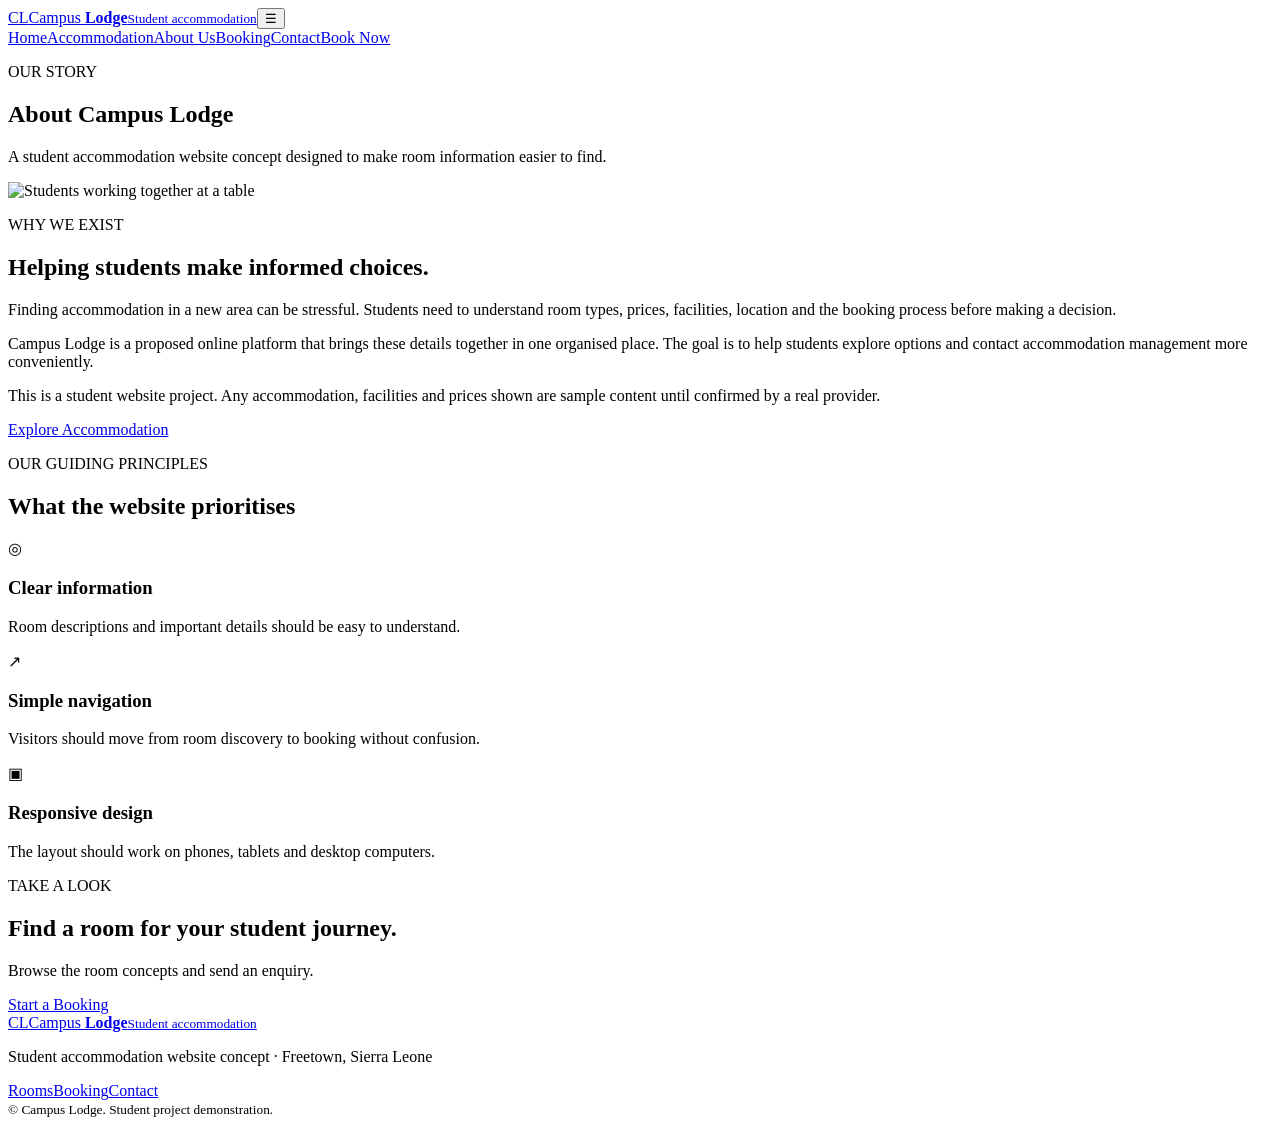
==== about.html @ b3210ec0 "Add files via upload" ====
<!doctype html>
<html lang="en">
<head><meta charset="utf-8"><meta name="viewport" content="width=device-width, initial-scale=1"><meta name="description" content="Learn about the Campus Lodge student accommodation concept."><title>About Us | Campus Lodge</title><link rel="stylesheet" href="css/style.css"><script src="js/main.js" defer></script></head>
<body>
<header class="site-header"><a class="brand" href="index.html"><span class="brand-mark">CL</span><span>Campus <strong>Lodge</strong><small>Student accommodation</small></span></a><button class="menu-toggle" aria-label="Open navigation" aria-expanded="false">☰</button><nav class="main-nav" aria-label="Main navigation"><a href="index.html">Home</a><a href="accommodation.html">Accommodation</a><a class="active" href="about.html">About Us</a><a href="booking.html">Booking</a><a href="contact.html">Contact</a><a class="nav-cta" href="booking.html">Book Now</a></nav></header>
<main>
<section class="page-hero"><p class="eyebrow">OUR STORY</p><h1>About Campus Lodge</h1><p>A student accommodation website concept designed to make room information easier to find.</p></section>
<section class="section about-layout"><div class="about-image"><img src="https://images.unsplash.com/photo-1521737711867-e3b97375f902?auto=format&fit=crop&w=1000&q=85" alt="Students working together at a table"></div><div class="about-copy"><p class="eyebrow">WHY WE EXIST</p><h2>Helping students make informed choices.</h2><p>Finding accommodation in a new area can be stressful. Students need to understand room types, prices, facilities, location and the booking process before making a decision.</p><p>Campus Lodge is a proposed online platform that brings these details together in one organised place. The goal is to help students explore options and contact accommodation management more conveniently.</p><p>This is a student website project. Any accommodation, facilities and prices shown are sample content until confirmed by a real provider.</p><a class="button button-primary" href="accommodation.html">Explore Accommodation</a></div></section>
<section class="section soft-section"><div class="section-heading centered"><div><p class="eyebrow">OUR GUIDING PRINCIPLES</p><h2>What the website prioritises</h2></div></div><div class="value-grid"><article class="value-card"><span class="value-icon">◎</span><h3>Clear information</h3><p>Room descriptions and important details should be easy to understand.</p></article><article class="value-card"><span class="value-icon">↗</span><h3>Simple navigation</h3><p>Visitors should move from room discovery to booking without confusion.</p></article><article class="value-card"><span class="value-icon">▣</span><h3>Responsive design</h3><p>The layout should work on phones, tablets and desktop computers.</p></article></div></section>
<section class="bottom-cta"><div><p class="eyebrow">TAKE A LOOK</p><h2>Find a room for your student journey.</h2><p>Browse the room concepts and send an enquiry.</p></div><a class="button button-primary" href="booking.html">Start a Booking</a></section>
</main>
<footer class="site-footer"><a class="brand footer-brand" href="index.html"><span class="brand-mark">CL</span><span>Campus <strong>Lodge</strong><small>Student accommodation</small></span></a><p>Student accommodation website concept · Freetown, Sierra Leone</p><div class="footer-links"><a href="accommodation.html">Rooms</a><a href="booking.html">Booking</a><a href="contact.html">Contact</a></div><small>© <span data-year></span> Campus Lodge. Student project demonstration.</small></footer>
</body></html>
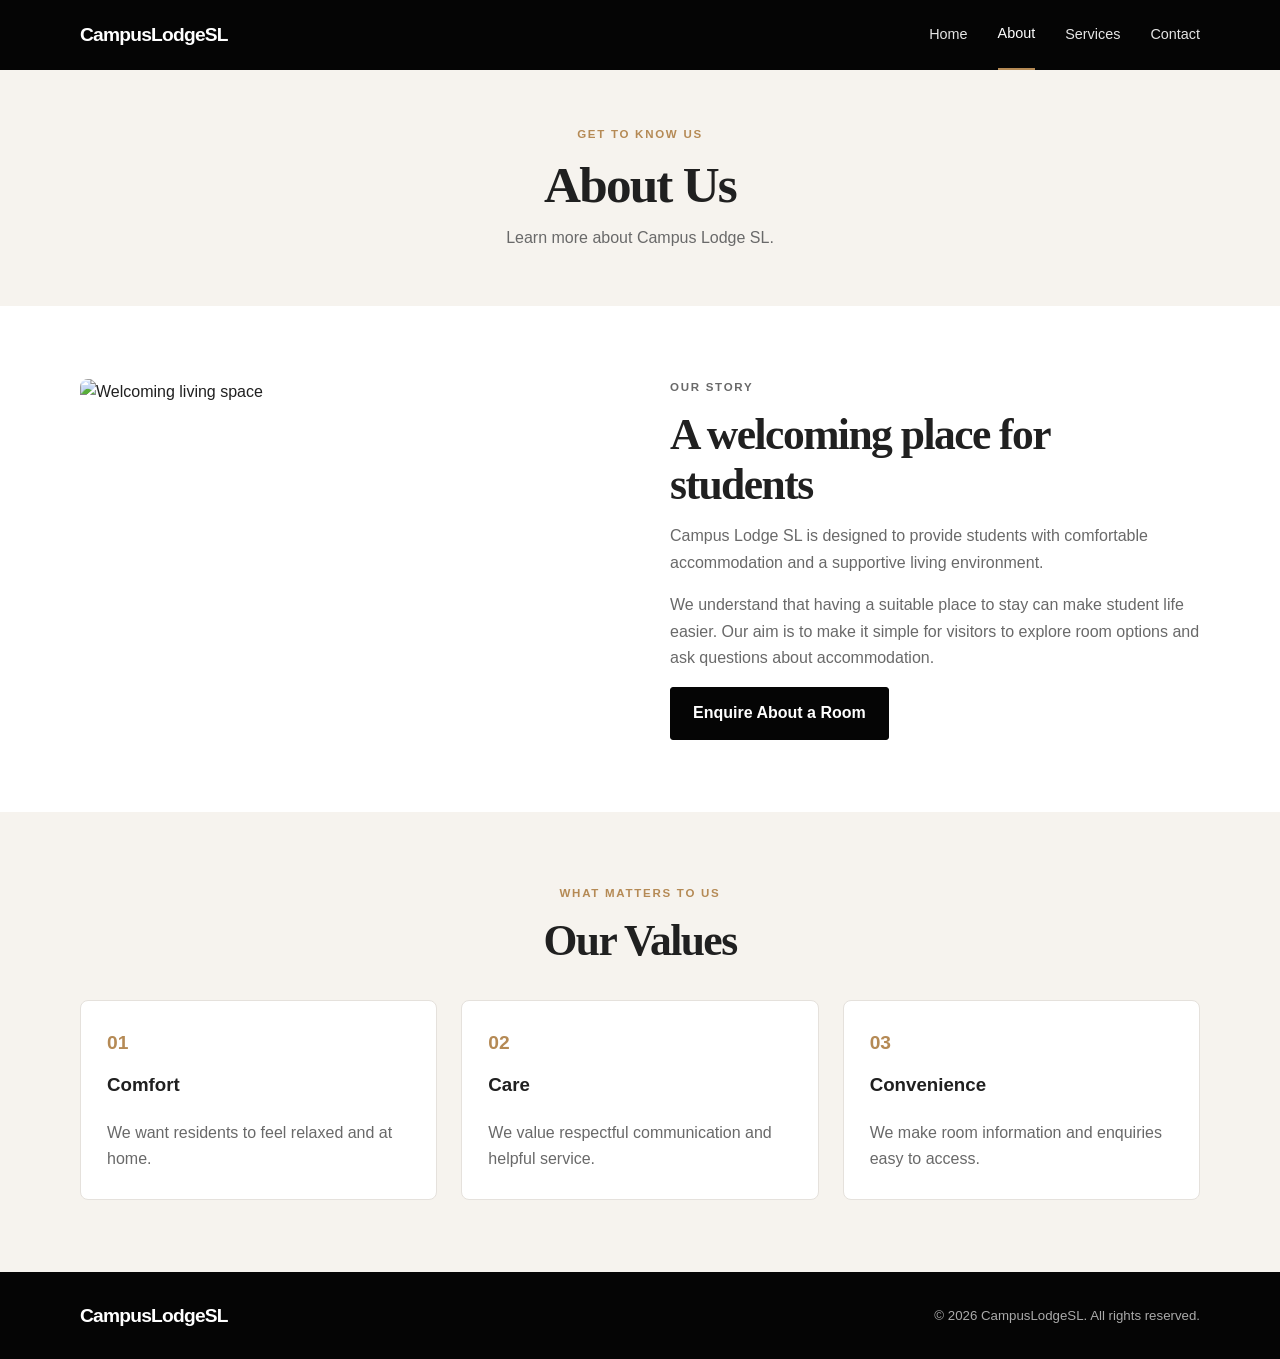
==== commit 6af17c9a: "Add files via upload" ====
--- a/about.html
+++ b/about.html
@@ -1,13 +1,30 @@
-<!doctype html>
+<!DOCTYPE html>
 <html lang="en">
-<head><meta charset="utf-8"><meta name="viewport" content="width=device-width, initial-scale=1"><meta name="description" content="Learn about the Campus Lodge student accommodation concept."><title>About Us | Campus Lodge</title><link rel="stylesheet" href="css/style.css"><script src="js/main.js" defer></script></head>
+<head>
+    <meta charset="UTF-8">
+    <meta name="viewport" content="width=device-width, initial-scale=1.0">
+    <title>About Us | Campus Lodge SL</title>
+    <link rel="stylesheet" href="style.css">
+</head>
 <body>
-<header class="site-header"><a class="brand" href="index.html"><span class="brand-mark">CL</span><span>Campus <strong>Lodge</strong><small>Student accommodation</small></span></a><button class="menu-toggle" aria-label="Open navigation" aria-expanded="false">☰</button><nav class="main-nav" aria-label="Main navigation"><a href="index.html">Home</a><a href="accommodation.html">Accommodation</a><a class="active" href="about.html">About Us</a><a href="booking.html">Booking</a><a href="contact.html">Contact</a><a class="nav-cta" href="booking.html">Book Now</a></nav></header>
-<main>
-<section class="page-hero"><p class="eyebrow">OUR STORY</p><h1>About Campus Lodge</h1><p>A student accommodation website concept designed to make room information easier to find.</p></section>
-<section class="section about-layout"><div class="about-image"><img src="https://images.unsplash.com/photo-1521737711867-e3b97375f902?auto=format&fit=crop&w=1000&q=85" alt="Students working together at a table"></div><div class="about-copy"><p class="eyebrow">WHY WE EXIST</p><h2>Helping students make informed choices.</h2><p>Finding accommodation in a new area can be stressful. Students need to understand room types, prices, facilities, location and the booking process before making a decision.</p><p>Campus Lodge is a proposed online platform that brings these details together in one organised place. The goal is to help students explore options and contact accommodation management more conveniently.</p><p>This is a student website project. Any accommodation, facilities and prices shown are sample content until confirmed by a real provider.</p><a class="button button-primary" href="accommodation.html">Explore Accommodation</a></div></section>
-<section class="section soft-section"><div class="section-heading centered"><div><p class="eyebrow">OUR GUIDING PRINCIPLES</p><h2>What the website prioritises</h2></div></div><div class="value-grid"><article class="value-card"><span class="value-icon">◎</span><h3>Clear information</h3><p>Room descriptions and important details should be easy to understand.</p></article><article class="value-card"><span class="value-icon">↗</span><h3>Simple navigation</h3><p>Visitors should move from room discovery to booking without confusion.</p></article><article class="value-card"><span class="value-icon">▣</span><h3>Responsive design</h3><p>The layout should work on phones, tablets and desktop computers.</p></article></div></section>
-<section class="bottom-cta"><div><p class="eyebrow">TAKE A LOOK</p><h2>Find a room for your student journey.</h2><p>Browse the room concepts and send an enquiry.</p></div><a class="button button-primary" href="booking.html">Start a Booking</a></section>
-</main>
-<footer class="site-footer"><a class="brand footer-brand" href="index.html"><span class="brand-mark">CL</span><span>Campus <strong>Lodge</strong><small>Student accommodation</small></span></a><p>Student accommodation website concept · Freetown, Sierra Leone</p><div class="footer-links"><a href="accommodation.html">Rooms</a><a href="booking.html">Booking</a><a href="contact.html">Contact</a></div><small>© <span data-year></span> Campus Lodge. Student project demonstration.</small></footer>
-</body></html>+    <header class="site-header">
+        <a class="logo" href="index.html">CampusLodgeSL</a>
+        <button class="menu-button" aria-label="Toggle navigation" aria-expanded="false">☰</button>
+        <nav class="navigation"><a href="index.html">Home</a><a class="active" href="about.html">About</a><a href="accommodation.html">Services</a><a href="contact.html">Contact</a></nav>
+    </header>
+    <main>
+        <section class="page-banner"><p class="eyebrow">GET TO KNOW US</p><h1>About Us</h1><p>Learn more about Campus Lodge SL.</p></section>
+        <section class="section page-width two-column">
+            <img class="about-image" src="https://images.unsplash.com/photo-1600210492486-724fe5c67fb0?auto=format&fit=crop&w=1200&q=85" alt="Welcoming living space">
+            <div><p class="eyebrow">OUR STORY</p><h2>A welcoming place for students</h2><p>Campus Lodge SL is designed to provide students with comfortable accommodation and a supportive living environment.</p><p>We understand that having a suitable place to stay can make student life easier. Our aim is to make it simple for visitors to explore room options and ask questions about accommodation.</p><a class="button" href="booking.html">Enquire About a Room</a></div>
+        </section>
+        <section class="section light-section"><div class="page-width"><div class="section-title"><p class="eyebrow">WHAT MATTERS TO US</p><h2>Our Values</h2></div><div class="room-grid">
+            <article class="value-card"><span>01</span><h3>Comfort</h3><p>We want residents to feel relaxed and at home.</p></article>
+            <article class="value-card"><span>02</span><h3>Care</h3><p>We value respectful communication and helpful service.</p></article>
+            <article class="value-card"><span>03</span><h3>Convenience</h3><p>We make room information and enquiries easy to access.</p></article>
+        </div></div></section>
+    </main>
+    <footer class="site-footer"><div class="page-width footer-content"><a class="logo" href="index.html">CampusLodgeSL</a><p>© 2026 CampusLodgeSL. All rights reserved.</p></div></footer>
+    <script src="main.js"></script>
+</body>
+</html>
--- a/style.css
+++ b/style.css
@@ -0,0 +1,96 @@
+/* CampusLodgeSL styles. The CSS is kept in this separate file for easy reading. */
+:root {
+    --black: #050505;
+    --text: #202020;
+    --muted: #696969;
+    --line: #e5e1dc;
+    --cream: #f6f3ee;
+    --gold: #b58a55;
+    --white: #ffffff;
+}
+
+* { box-sizing: border-box; }
+html { scroll-behavior: smooth; }
+body { margin: 0; color: var(--text); background: var(--white); font-family: Arial, Helvetica, sans-serif; line-height: 1.65; }
+a { color: inherit; text-decoration: none; }
+.page-width { width: min(1120px, calc(100% - 40px)); margin: 0 auto; }
+
+.site-header { min-height: 70px; padding: 0 max(20px, calc((100% - 1120px) / 2)); display: flex; justify-content: space-between; align-items: center; gap: 24px; background: var(--black); color: var(--white); position: sticky; top: 0; z-index: 10; }
+.logo { color: var(--white); font-size: 1.2rem; font-weight: 700; letter-spacing: -0.04em; }
+.navigation { display: flex; align-items: center; gap: 30px; }
+.navigation a { color: #e5e5e5; font-size: 0.9rem; padding: 22px 0; }
+.navigation a:hover, .navigation a.active { color: var(--white); border-bottom: 2px solid var(--gold); }
+.menu-button { display: none; border: 0; color: var(--white); background: transparent; font-size: 1.6rem; cursor: pointer; }
+
+.eyebrow { color: var(--gold); font-size: 0.72rem; font-weight: 700; letter-spacing: 0.15em; margin: 0 0 12px; }
+h1, h2, h3, p { margin-top: 0; }
+.hero { display: grid; grid-template-columns: 1fr 1fr; align-items: center; gap: 50px; padding-top: 70px; padding-bottom: 78px; }
+.hero h1, .page-banner h1, .section h2, .two-column h2, .call-to-action h2, .form-layout h2, .contact-layout h2 { font-family: Georgia, "Times New Roman", serif; letter-spacing: -0.035em; line-height: 1.15; }
+.hero h1 { font-size: clamp(2.8rem, 5vw, 4.5rem); margin-bottom: 20px; }
+.hero-text > p:not(.eyebrow) { color: var(--muted); max-width: 470px; margin-bottom: 25px; }
+.hero-image { width: 100%; height: 370px; object-fit: cover; border-radius: 10px; }
+.button { display: inline-block; padding: 12px 22px; border: 1px solid var(--black); border-radius: 3px; background: var(--black); color: var(--white); font: inherit; font-weight: 700; cursor: pointer; text-align: center; }
+.button:hover { background: #333333; }
+
+.section { padding-top: 72px; padding-bottom: 72px; }
+.section-title { max-width: 650px; text-align: center; margin: 0 auto 35px; }
+.section-title h2, .two-column h2, .call-to-action h2, .form-layout h2, .contact-layout h2 { font-size: clamp(2rem, 3.4vw, 2.8rem); margin-bottom: 14px; }
+.section-title > p:last-child, .two-column p, .call-to-action p, .form-layout p, .contact-layout p { color: var(--muted); }
+.room-grid { display: grid; grid-template-columns: repeat(3, minmax(0, 1fr)); gap: 24px; }
+.room-card { border: 1px solid var(--line); border-radius: 8px; overflow: hidden; background: var(--white); }
+.room-card img { display: block; width: 100%; height: 210px; object-fit: cover; }
+.room-content { padding: 22px; }
+.room-content h3 { margin-bottom: 8px; }
+.room-content p, .room-content li { color: var(--muted); font-size: 0.93rem; }
+.room-content ul { padding-left: 20px; margin-bottom: 22px; }
+.text-link { font-weight: 700; border-bottom: 1px solid var(--gold); padding-bottom: 3px; }
+
+.light-section { background: var(--cream); }
+.two-column { display: grid; grid-template-columns: 1fr 1fr; align-items: center; gap: 60px; }
+.benefit-list > div { display: flex; gap: 18px; padding: 18px 0; border-bottom: 1px solid #ded8cf; }
+.benefit-list span { color: var(--gold); font-size: 1.2rem; font-weight: 700; }
+.benefit-list h3 { margin-bottom: 5px; }
+.benefit-list p { margin-bottom: 0; }
+.call-to-action { display: flex; justify-content: space-between; align-items: center; gap: 28px; }
+.call-to-action p { margin-bottom: 0; }
+
+.site-footer { background: var(--black); color: #d9d9d9; padding: 28px 0; }
+.footer-content { display: flex; align-items: center; justify-content: space-between; gap: 18px; flex-wrap: wrap; }
+.footer-content p { color: #aaaaaa; font-size: 0.83rem; margin: 0; }
+.page-banner { text-align: center; background: var(--cream); padding: 55px 20px; }
+.page-banner h1 { font-size: clamp(2.5rem, 4vw, 3.6rem); margin-bottom: 10px; }
+.page-banner p:last-child { color: var(--muted); margin-bottom: 0; }
+.about-image, .form-image { width: 100%; display: block; object-fit: cover; border-radius: 8px; }
+.about-image { min-height: 360px; }
+.value-card { padding: 26px; border: 1px solid var(--line); border-radius: 8px; background: var(--white); }
+.value-card span { display: inline-block; color: var(--gold); font-size: 1.2rem; font-weight: 700; margin-bottom: 12px; }
+.value-card p { color: var(--muted); margin-bottom: 0; }
+
+.form-layout, .contact-layout { display: grid; grid-template-columns: 0.9fr 1.1fr; align-items: start; gap: 55px; }
+.form-image { margin-top: 22px; max-height: 290px; }
+.form-card { padding: 28px; border: 1px solid var(--line); border-radius: 8px; box-shadow: 0 8px 25px rgba(0, 0, 0, 0.05); }
+.form-card label { display: block; font-weight: 700; font-size: 0.9rem; margin-bottom: 6px; }
+.form-card input, .form-card select, .form-card textarea { width: 100%; margin-bottom: 17px; padding: 12px; border: 1px solid #d7d3ce; border-radius: 3px; background: var(--white); color: var(--text); font: inherit; }
+.form-card input:focus, .form-card select:focus, .form-card textarea:focus { outline: 2px solid #d7bd9a; outline-offset: 1px; }
+.full-button { width: 100%; }
+.form-message { margin: 14px 0 0; color: #326b40 !important; font-size: 0.9rem; }
+.contact-item { display: flex; align-items: center; gap: 16px; margin-top: 22px; }
+.contact-item > span { display: inline-flex; justify-content: center; align-items: center; width: 42px; height: 42px; border-radius: 50%; background: #eee4d7; color: #8b663e; font-weight: 700; }
+.contact-item h3 { margin-bottom: 3px; }
+.contact-item p { margin-bottom: 0; }
+
+@media (max-width: 760px) {
+    .site-header { min-height: 64px; }
+    .menu-button { display: block; }
+    .navigation { display: none; position: absolute; top: 64px; left: 0; right: 0; padding: 12px 22px 20px; flex-direction: column; align-items: flex-start; gap: 0; background: var(--black); }
+    .navigation.open { display: flex; }
+    .navigation a { padding: 10px 0; }
+    .hero { grid-template-columns: 1fr; gap: 25px; padding-top: 40px; padding-bottom: 50px; }
+    .hero-image { height: 260px; }
+    .room-grid, .two-column, .form-layout, .contact-layout { grid-template-columns: 1fr; }
+    .section { padding-top: 52px; padding-bottom: 52px; }
+    .call-to-action { align-items: flex-start; flex-direction: column; }
+    .footer-content { align-items: flex-start; flex-direction: column; }
+    .form-card { padding: 22px; }
+    .about-image { min-height: 260px; }
+}
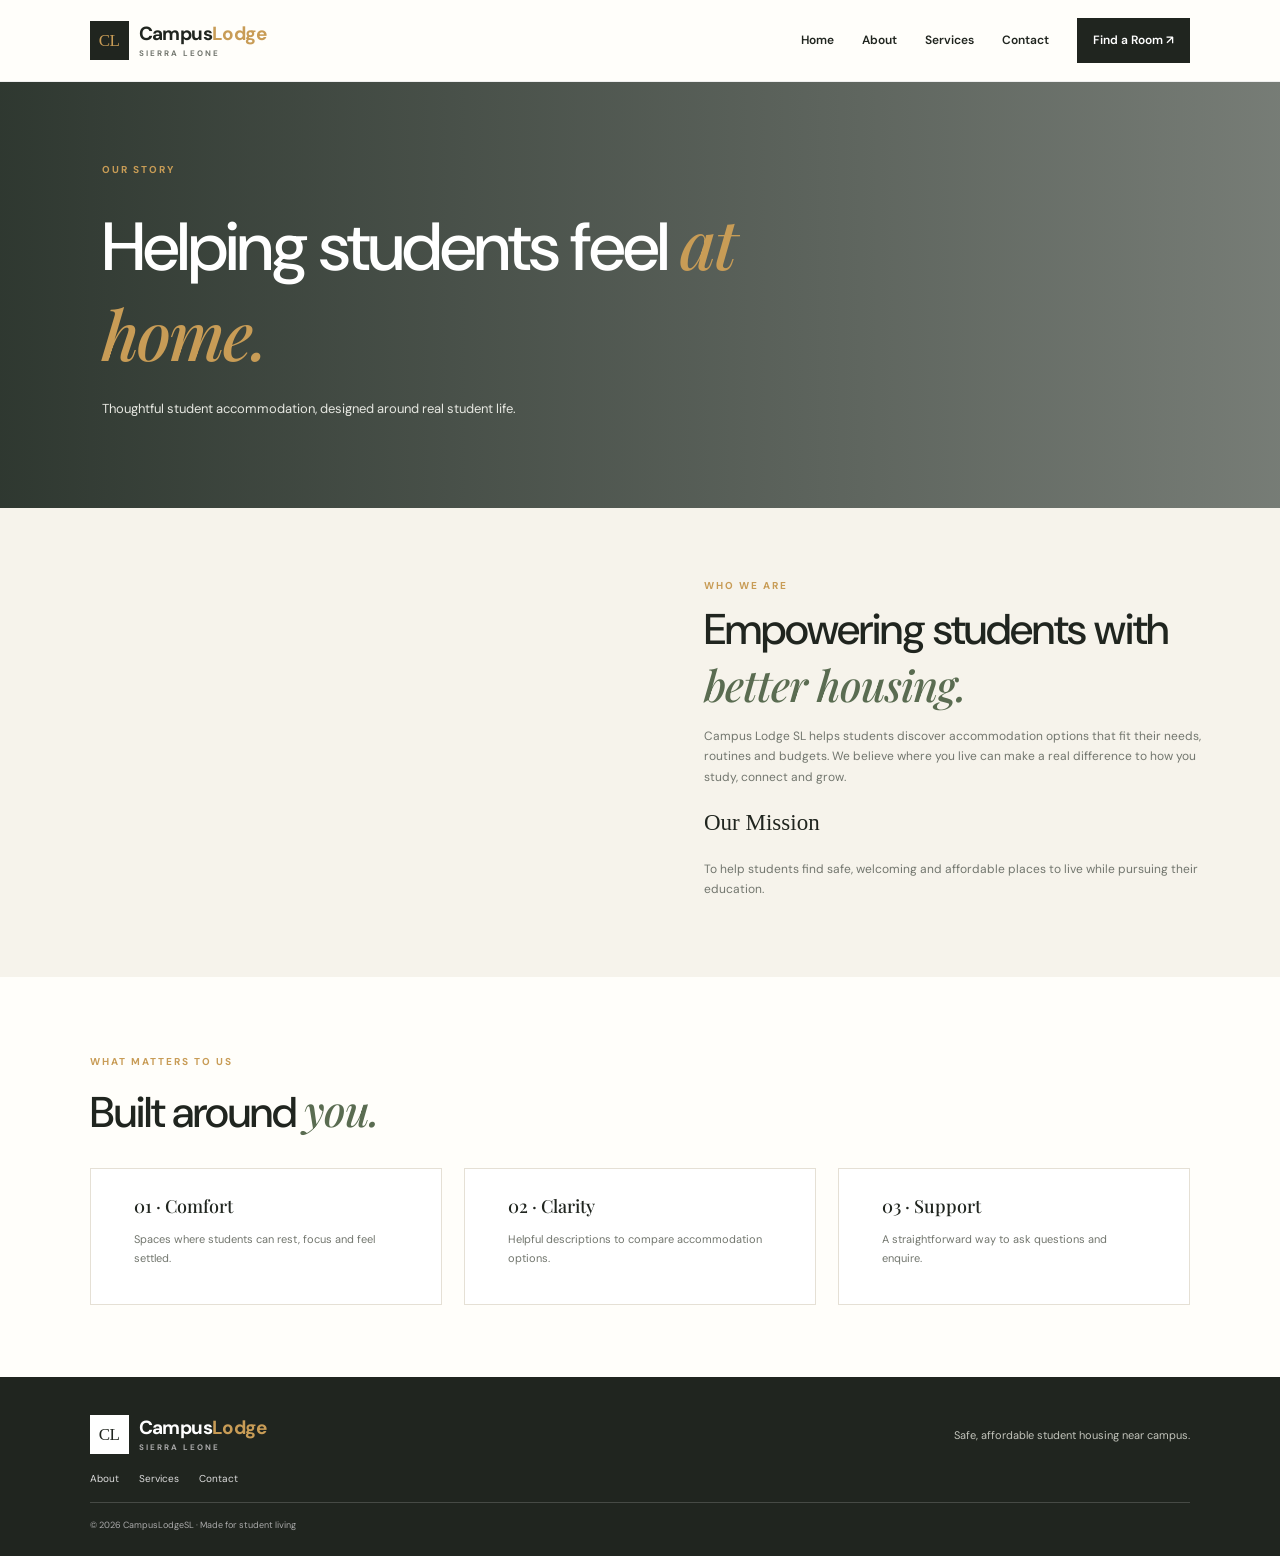
==== commit 867eb3b8: "Add files via upload" ====
--- a/about.html
+++ b/about.html
@@ -1,30 +1 @@
-<!DOCTYPE html>
-<html lang="en">
-<head>
-    <meta charset="UTF-8">
-    <meta name="viewport" content="width=device-width, initial-scale=1.0">
-    <title>About Us | Campus Lodge SL</title>
-    <link rel="stylesheet" href="style.css">
-</head>
-<body>
-    <header class="site-header">
-        <a class="logo" href="index.html">CampusLodgeSL</a>
-        <button class="menu-button" aria-label="Toggle navigation" aria-expanded="false">☰</button>
-        <nav class="navigation"><a href="index.html">Home</a><a class="active" href="about.html">About</a><a href="accommodation.html">Services</a><a href="contact.html">Contact</a></nav>
-    </header>
-    <main>
-        <section class="page-banner"><p class="eyebrow">GET TO KNOW US</p><h1>About Us</h1><p>Learn more about Campus Lodge SL.</p></section>
-        <section class="section page-width two-column">
-            <img class="about-image" src="https://images.unsplash.com/photo-1600210492486-724fe5c67fb0?auto=format&fit=crop&w=1200&q=85" alt="Welcoming living space">
-            <div><p class="eyebrow">OUR STORY</p><h2>A welcoming place for students</h2><p>Campus Lodge SL is designed to provide students with comfortable accommodation and a supportive living environment.</p><p>We understand that having a suitable place to stay can make student life easier. Our aim is to make it simple for visitors to explore room options and ask questions about accommodation.</p><a class="button" href="booking.html">Enquire About a Room</a></div>
-        </section>
-        <section class="section light-section"><div class="page-width"><div class="section-title"><p class="eyebrow">WHAT MATTERS TO US</p><h2>Our Values</h2></div><div class="room-grid">
-            <article class="value-card"><span>01</span><h3>Comfort</h3><p>We want residents to feel relaxed and at home.</p></article>
-            <article class="value-card"><span>02</span><h3>Care</h3><p>We value respectful communication and helpful service.</p></article>
-            <article class="value-card"><span>03</span><h3>Convenience</h3><p>We make room information and enquiries easy to access.</p></article>
-        </div></div></section>
-    </main>
-    <footer class="site-footer"><div class="page-width footer-content"><a class="logo" href="index.html">CampusLodgeSL</a><p>© 2026 CampusLodgeSL. All rights reserved.</p></div></footer>
-    <script src="main.js"></script>
-</body>
-</html>
+<!doctype html><html lang="en"><head><meta charset="utf-8"><meta name="viewport" content="width=device-width,initial-scale=1"><title>About Us | Campus Lodge SL</title><link rel="stylesheet" href="style.css"></head><body><header><a class="brand" href="index.html"><span class="logo">CL</span><span>Campus<span class="gold">Lodge</span><small>SIERRA LEONE</small></span></a><button class="menubtn" aria-label="Toggle navigation">☰</button><nav><a href="index.html">Home</a><a href="about.html">About</a><a href="accommodation.html">Services</a><a href="contact.html">Contact</a><a class="navbtn" href="booking.html">Find a Room ↗</a></nav></header><main><section class="pagehero"><small>OUR STORY</small><h1>Helping students feel <i>at home.</i></h1><p>Thoughtful student accommodation, designed around real student life.</p></section><section class="split"><div class="splitphoto"></div><div class="splittext"><small>WHO WE ARE</small><h2>Empowering students with <i>better housing.</i></h2><p>Campus Lodge SL helps students discover accommodation options that fit their needs, routines and budgets. We believe where you live can make a real difference to how you study, connect and grow.</p><h3>Our Mission</h3><p>To help students find safe, welcoming and affordable places to live while pursuing their education.</p></div></section><section class="section"><div class="heading"><small>WHAT MATTERS TO US</small><h2>Built around <i>you.</i></h2></div><div class="cards values"><article><h3>01 · Comfort</h3><p>Spaces where students can rest, focus and feel settled.</p></article><article><h3>02 · Clarity</h3><p>Helpful descriptions to compare accommodation options.</p></article><article><h3>03 · Support</h3><p>A straightforward way to ask questions and enquire.</p></article></div></section></main><footer><a class="brand footbrand" href="index.html"><span class="logo">CL</span><span>Campus<span class="gold">Lodge</span><small>SIERRA LEONE</small></span></a><p>Safe, affordable student housing near campus.</p><div><a href="about.html">About</a><a href="accommodation.html">Services</a><a href="contact.html">Contact</a></div><small>© 2026 CampusLodgeSL · Made for student living</small></footer><script src="main.js"></script></body></html>
--- a/style.css
+++ b/style.css
@@ -1,96 +1,3 @@
-/* CampusLodgeSL styles. The CSS is kept in this separate file for easy reading. */
-:root {
-    --black: #050505;
-    --text: #202020;
-    --muted: #696969;
-    --line: #e5e1dc;
-    --cream: #f6f3ee;
-    --gold: #b58a55;
-    --white: #ffffff;
-}
-
-* { box-sizing: border-box; }
-html { scroll-behavior: smooth; }
-body { margin: 0; color: var(--text); background: var(--white); font-family: Arial, Helvetica, sans-serif; line-height: 1.65; }
-a { color: inherit; text-decoration: none; }
-.page-width { width: min(1120px, calc(100% - 40px)); margin: 0 auto; }
-
-.site-header { min-height: 70px; padding: 0 max(20px, calc((100% - 1120px) / 2)); display: flex; justify-content: space-between; align-items: center; gap: 24px; background: var(--black); color: var(--white); position: sticky; top: 0; z-index: 10; }
-.logo { color: var(--white); font-size: 1.2rem; font-weight: 700; letter-spacing: -0.04em; }
-.navigation { display: flex; align-items: center; gap: 30px; }
-.navigation a { color: #e5e5e5; font-size: 0.9rem; padding: 22px 0; }
-.navigation a:hover, .navigation a.active { color: var(--white); border-bottom: 2px solid var(--gold); }
-.menu-button { display: none; border: 0; color: var(--white); background: transparent; font-size: 1.6rem; cursor: pointer; }
-
-.eyebrow { color: var(--gold); font-size: 0.72rem; font-weight: 700; letter-spacing: 0.15em; margin: 0 0 12px; }
-h1, h2, h3, p { margin-top: 0; }
-.hero { display: grid; grid-template-columns: 1fr 1fr; align-items: center; gap: 50px; padding-top: 70px; padding-bottom: 78px; }
-.hero h1, .page-banner h1, .section h2, .two-column h2, .call-to-action h2, .form-layout h2, .contact-layout h2 { font-family: Georgia, "Times New Roman", serif; letter-spacing: -0.035em; line-height: 1.15; }
-.hero h1 { font-size: clamp(2.8rem, 5vw, 4.5rem); margin-bottom: 20px; }
-.hero-text > p:not(.eyebrow) { color: var(--muted); max-width: 470px; margin-bottom: 25px; }
-.hero-image { width: 100%; height: 370px; object-fit: cover; border-radius: 10px; }
-.button { display: inline-block; padding: 12px 22px; border: 1px solid var(--black); border-radius: 3px; background: var(--black); color: var(--white); font: inherit; font-weight: 700; cursor: pointer; text-align: center; }
-.button:hover { background: #333333; }
-
-.section { padding-top: 72px; padding-bottom: 72px; }
-.section-title { max-width: 650px; text-align: center; margin: 0 auto 35px; }
-.section-title h2, .two-column h2, .call-to-action h2, .form-layout h2, .contact-layout h2 { font-size: clamp(2rem, 3.4vw, 2.8rem); margin-bottom: 14px; }
-.section-title > p:last-child, .two-column p, .call-to-action p, .form-layout p, .contact-layout p { color: var(--muted); }
-.room-grid { display: grid; grid-template-columns: repeat(3, minmax(0, 1fr)); gap: 24px; }
-.room-card { border: 1px solid var(--line); border-radius: 8px; overflow: hidden; background: var(--white); }
-.room-card img { display: block; width: 100%; height: 210px; object-fit: cover; }
-.room-content { padding: 22px; }
-.room-content h3 { margin-bottom: 8px; }
-.room-content p, .room-content li { color: var(--muted); font-size: 0.93rem; }
-.room-content ul { padding-left: 20px; margin-bottom: 22px; }
-.text-link { font-weight: 700; border-bottom: 1px solid var(--gold); padding-bottom: 3px; }
-
-.light-section { background: var(--cream); }
-.two-column { display: grid; grid-template-columns: 1fr 1fr; align-items: center; gap: 60px; }
-.benefit-list > div { display: flex; gap: 18px; padding: 18px 0; border-bottom: 1px solid #ded8cf; }
-.benefit-list span { color: var(--gold); font-size: 1.2rem; font-weight: 700; }
-.benefit-list h3 { margin-bottom: 5px; }
-.benefit-list p { margin-bottom: 0; }
-.call-to-action { display: flex; justify-content: space-between; align-items: center; gap: 28px; }
-.call-to-action p { margin-bottom: 0; }
-
-.site-footer { background: var(--black); color: #d9d9d9; padding: 28px 0; }
-.footer-content { display: flex; align-items: center; justify-content: space-between; gap: 18px; flex-wrap: wrap; }
-.footer-content p { color: #aaaaaa; font-size: 0.83rem; margin: 0; }
-.page-banner { text-align: center; background: var(--cream); padding: 55px 20px; }
-.page-banner h1 { font-size: clamp(2.5rem, 4vw, 3.6rem); margin-bottom: 10px; }
-.page-banner p:last-child { color: var(--muted); margin-bottom: 0; }
-.about-image, .form-image { width: 100%; display: block; object-fit: cover; border-radius: 8px; }
-.about-image { min-height: 360px; }
-.value-card { padding: 26px; border: 1px solid var(--line); border-radius: 8px; background: var(--white); }
-.value-card span { display: inline-block; color: var(--gold); font-size: 1.2rem; font-weight: 700; margin-bottom: 12px; }
-.value-card p { color: var(--muted); margin-bottom: 0; }
-
-.form-layout, .contact-layout { display: grid; grid-template-columns: 0.9fr 1.1fr; align-items: start; gap: 55px; }
-.form-image { margin-top: 22px; max-height: 290px; }
-.form-card { padding: 28px; border: 1px solid var(--line); border-radius: 8px; box-shadow: 0 8px 25px rgba(0, 0, 0, 0.05); }
-.form-card label { display: block; font-weight: 700; font-size: 0.9rem; margin-bottom: 6px; }
-.form-card input, .form-card select, .form-card textarea { width: 100%; margin-bottom: 17px; padding: 12px; border: 1px solid #d7d3ce; border-radius: 3px; background: var(--white); color: var(--text); font: inherit; }
-.form-card input:focus, .form-card select:focus, .form-card textarea:focus { outline: 2px solid #d7bd9a; outline-offset: 1px; }
-.full-button { width: 100%; }
-.form-message { margin: 14px 0 0; color: #326b40 !important; font-size: 0.9rem; }
-.contact-item { display: flex; align-items: center; gap: 16px; margin-top: 22px; }
-.contact-item > span { display: inline-flex; justify-content: center; align-items: center; width: 42px; height: 42px; border-radius: 50%; background: #eee4d7; color: #8b663e; font-weight: 700; }
-.contact-item h3 { margin-bottom: 3px; }
-.contact-item p { margin-bottom: 0; }
-
-@media (max-width: 760px) {
-    .site-header { min-height: 64px; }
-    .menu-button { display: block; }
-    .navigation { display: none; position: absolute; top: 64px; left: 0; right: 0; padding: 12px 22px 20px; flex-direction: column; align-items: flex-start; gap: 0; background: var(--black); }
-    .navigation.open { display: flex; }
-    .navigation a { padding: 10px 0; }
-    .hero { grid-template-columns: 1fr; gap: 25px; padding-top: 40px; padding-bottom: 50px; }
-    .hero-image { height: 260px; }
-    .room-grid, .two-column, .form-layout, .contact-layout { grid-template-columns: 1fr; }
-    .section { padding-top: 52px; padding-bottom: 52px; }
-    .call-to-action { align-items: flex-start; flex-direction: column; }
-    .footer-content { align-items: flex-start; flex-direction: column; }
-    .form-card { padding: 22px; }
-    .about-image { min-height: 260px; }
-}
+@import url('https://fonts.googleapis.com/css2?family=DM+Sans:wght@400;500;600;700&family=Playfair+Display:ital,wght@0,500;0,600;1,500&display=swap');
+:root{--ink:#20251f;--cream:#f6f3eb;--gold:#c89c56;--green:#5a6c51;--muted:#72766e;--line:#e5e0d5}*{box-sizing:border-box}body{margin:0;color:var(--ink);font:14px 'DM Sans',Arial,sans-serif;line-height:1.7;background:#fffefa}a{color:inherit;text-decoration:none}header{height:82px;padding:0 7%;display:flex;align-items:center;justify-content:space-between;background:#fffefa;border-bottom:1px solid #eee;position:relative;z-index:5}.brand{display:flex;align-items:center;gap:10px;font-size:19px;font-weight:700;letter-spacing:-.6px;line-height:1}.brand small{display:block;font-size:8px;letter-spacing:2px;color:var(--muted);margin-top:6px}.logo{width:39px;height:39px;display:grid;place-items:center;background:var(--ink);color:var(--gold);font:17px Georgia}.gold{color:var(--gold)}nav{display:flex;gap:28px;align-items:center;font-size:12px;font-weight:600}nav a:hover{color:var(--green)}.navbtn{background:var(--ink);color:white;padding:12px 16px}.menubtn{display:none;background:none;border:0;font-size:25px}.hero{min-height:540px;background:linear-gradient(90deg,#19251ee8,#19251e9c 48%,#19251e20),url('https://images.unsplash.com/photo-1600210492486-724fe5c67fb0?auto=format&fit=crop&w=1900&q=85') center/cover;display:flex;align-items:center;padding:70px 9%;color:white}.heroText{max-width:580px}.hero small,.pagehero small,.heading small,.splittext>small,.formsection>div>small{font-size:10px;letter-spacing:2px;font-weight:700;color:var(--gold)}h1{font-size:clamp(42px,6vw,68px);line-height:1.08;letter-spacing:-2px;font-weight:500;margin:15px 0 20px}h1 i,h2 i{font:italic 500 1em 'Playfair Display',Georgia,serif;color:var(--gold)}.hero p,.pagehero p{max-width:450px;color:#e6e7e1;font-size:13px}.btn{display:inline-block;background:var(--gold);padding:14px 20px;margin-top:16px;font-size:11px;font-weight:700;border:0;cursor:pointer}.btn.dark{background:var(--ink);color:white}.section{padding:72px 7%}.heading{margin-bottom:30px}.heading h2,.splittext h2,.formsection h2{font-size:clamp(30px,4vw,43px);font-weight:500;line-height:1.2;letter-spacing:-1px;margin:7px 0}.heading h2 i,.splittext h2 i,.formsection h2 i{color:var(--green)}.heading p,.splittext p,.formsection p{font-size:12px;color:var(--muted)}.cards{display:grid;grid-template-columns:repeat(3,1fr);gap:22px}.cards article{border:1px solid var(--line);padding:0 0 20px;background:white}.photo{height:215px;background-position:center;background-size:cover}.p1{background-image:url('https://images.unsplash.com/photo-1600607687939-ce8a6c25118c?auto=format&fit=crop&w=900&q=85')}.p2{background-image:url('https://images.unsplash.com/photo-1600210492486-724fe5c67fb0?auto=format&fit=crop&w=900&q=85')}.p3{background-image:url('https://images.unsplash.com/photo-1600566753086-00f18fb6b3ea?auto=format&fit=crop&w=900&q=85')}.p4{background-image:url('https://images.unsplash.com/photo-1600607687920-4e2a09cf159d?auto=format&fit=crop&w=900&q=85')}.cards article>small,.cards article h3,.cards article>p,.cards article>b,.details{margin-left:18px;margin-right:18px}.cards article>small{display:block;font-size:8px;letter-spacing:1px;color:var(--green);margin-top:17px}.cards h3{font:500 21px 'Playfair Display',Georgia;margin-top:8px;margin-bottom:5px}.cards article>p{font-size:11px;color:var(--muted);margin-top:0}.cards article>b{display:block;font-size:14px}.cards article b small{font-size:9px;color:var(--muted)}.details{display:inline-block;font-size:10px;font-weight:700;margin-top:14px;border-bottom:1px solid var(--gold)}.split{display:grid;grid-template-columns:1fr 1fr;background:var(--cream)}.splitphoto{min-height:400px;background:url('https://images.unsplash.com/photo-1600607687920-4e2a09cf159d?auto=format&fit=crop&w=1100&q=85') center/cover}.splittext{padding:65px 10%;align-self:center}.splittext h3{font:500 23px Georgia}.cta{padding:48px 8%;display:flex;align-items:center;justify-content:space-between;gap:20px;flex-wrap:wrap;background:#fffefa}.cta h2{font-size:34px;font-weight:500;margin:0}.cta h2 i{color:var(--green)}.cta p{font-size:12px;color:var(--muted)}footer{background:var(--ink);color:white;padding:38px 7% 22px;display:grid;grid-template-columns:1fr 1fr;gap:15px 20px}footer p{justify-self:end;color:#c2c4bb;font-size:11px}footer>div{display:flex;gap:20px;font-size:10px;color:#ddd}footer>small{grid-column:1/-1;border-top:1px solid #ffffff2b;padding-top:15px;color:#aaa;font-size:9px}.footbrand .logo{background:#fff;color:var(--ink)}.footbrand small{color:#aaa}.pagehero{padding:75px 8%;color:white;background:linear-gradient(90deg,#202a22ee,#202a229c),url('https://images.unsplash.com/photo-1600607687939-ce8a6c25118c?auto=format&fit=crop&w=1800&q=85') center/cover}.pagehero h1{max-width:700px}.filters{display:flex;gap:22px;justify-content:flex-end;padding:20px;background:var(--cream)}.filters label{font-size:10px;font-weight:700;display:grid;gap:6px}.filters select{padding:10px;border:1px solid var(--line);background:white}.propertytitle{display:flex;justify-content:space-between;gap:20px;align-items:center;margin:25px 0}.propertytitle h1{font-size:42px}.propertytitle h1 i{color:var(--green)}.pricebox{background:var(--cream);padding:20px;min-width:180px}.pricebox small{font-size:9px;letter-spacing:1px}.pricebox h2{margin:0;font-size:25px}.gallery{display:grid;grid-template-columns:2fr 1fr 1fr;gap:12px}.gallery .photo{height:280px}.detailcopy{padding:40px 0;max-width:800px}.notice{background:#f5eee1;padding:17px;border-left:3px solid var(--gold);font-size:11px;margin:25px 0}.formsection{display:grid;grid-template-columns:.8fr 1.2fr;gap:8%;align-items:start}.form{padding:28px;border:1px solid var(--line);background:white;box-shadow:0 12px 30px #00000008}.form label{display:block;font-size:10px;font-weight:700;margin-bottom:15px}.form input,.form select,.form textarea{display:block;width:100%;margin-top:6px;padding:12px;border:1px solid #deded5;background:#fffefa;font:11px 'DM Sans',Arial}.form .two{display:grid;grid-template-columns:1fr 1fr;gap:14px}.form small{display:block;color:var(--muted);font-size:9px;margin-top:12px}.msg{color:var(--green);font-weight:700}.values article{padding:25px}.values article h3{margin:0 18px;font-size:18px}.values article p{margin-top:12px}.values article{padding-top:25px}.values article h3{margin-left:18px}
+@media(max-width:720px){header{height:70px;padding:0 5%}.menubtn{display:block}nav{display:none;position:absolute;left:0;right:0;top:69px;background:#fffefa;padding:20px 6%;flex-direction:column;align-items:stretch;gap:15px;box-shadow:0 12px 20px #0001}nav.open{display:flex}.navbtn{text-align:center}.hero{min-height:510px;padding:55px 7%;background-position:62%}.hero h1{font-size:45px}.section{padding:48px 6%}.cards{grid-template-columns:1fr}.photo{height:230px}.split{grid-template-columns:1fr}.splitphoto{min-height:250px}.splittext{padding:42px 7%}.cta{padding:38px 6%}.cta h2{font-size:28px}footer{grid-template-columns:1fr;padding:32px 6%}footer p{justify-self:start;margin:0}footer>small{grid-column:1}.pagehero{padding:55px 7%}.pagehero h1{font-size:43px}.filters{flex-direction:column}.filters select{width:100%}.propertytitle{align-items:flex-start;flex-direction:column}.propertytitle h1{font-size:34px}.pricebox{width:100%}.gallery{grid-template-columns:1fr 1fr}.gallery .photo{height:160px}.gallery .photo:first-child{grid-column:1/-1}.formsection{grid-template-columns:1fr;gap:25px}.form{padding:20px}.form .two{grid-template-columns:1fr;gap:0}}
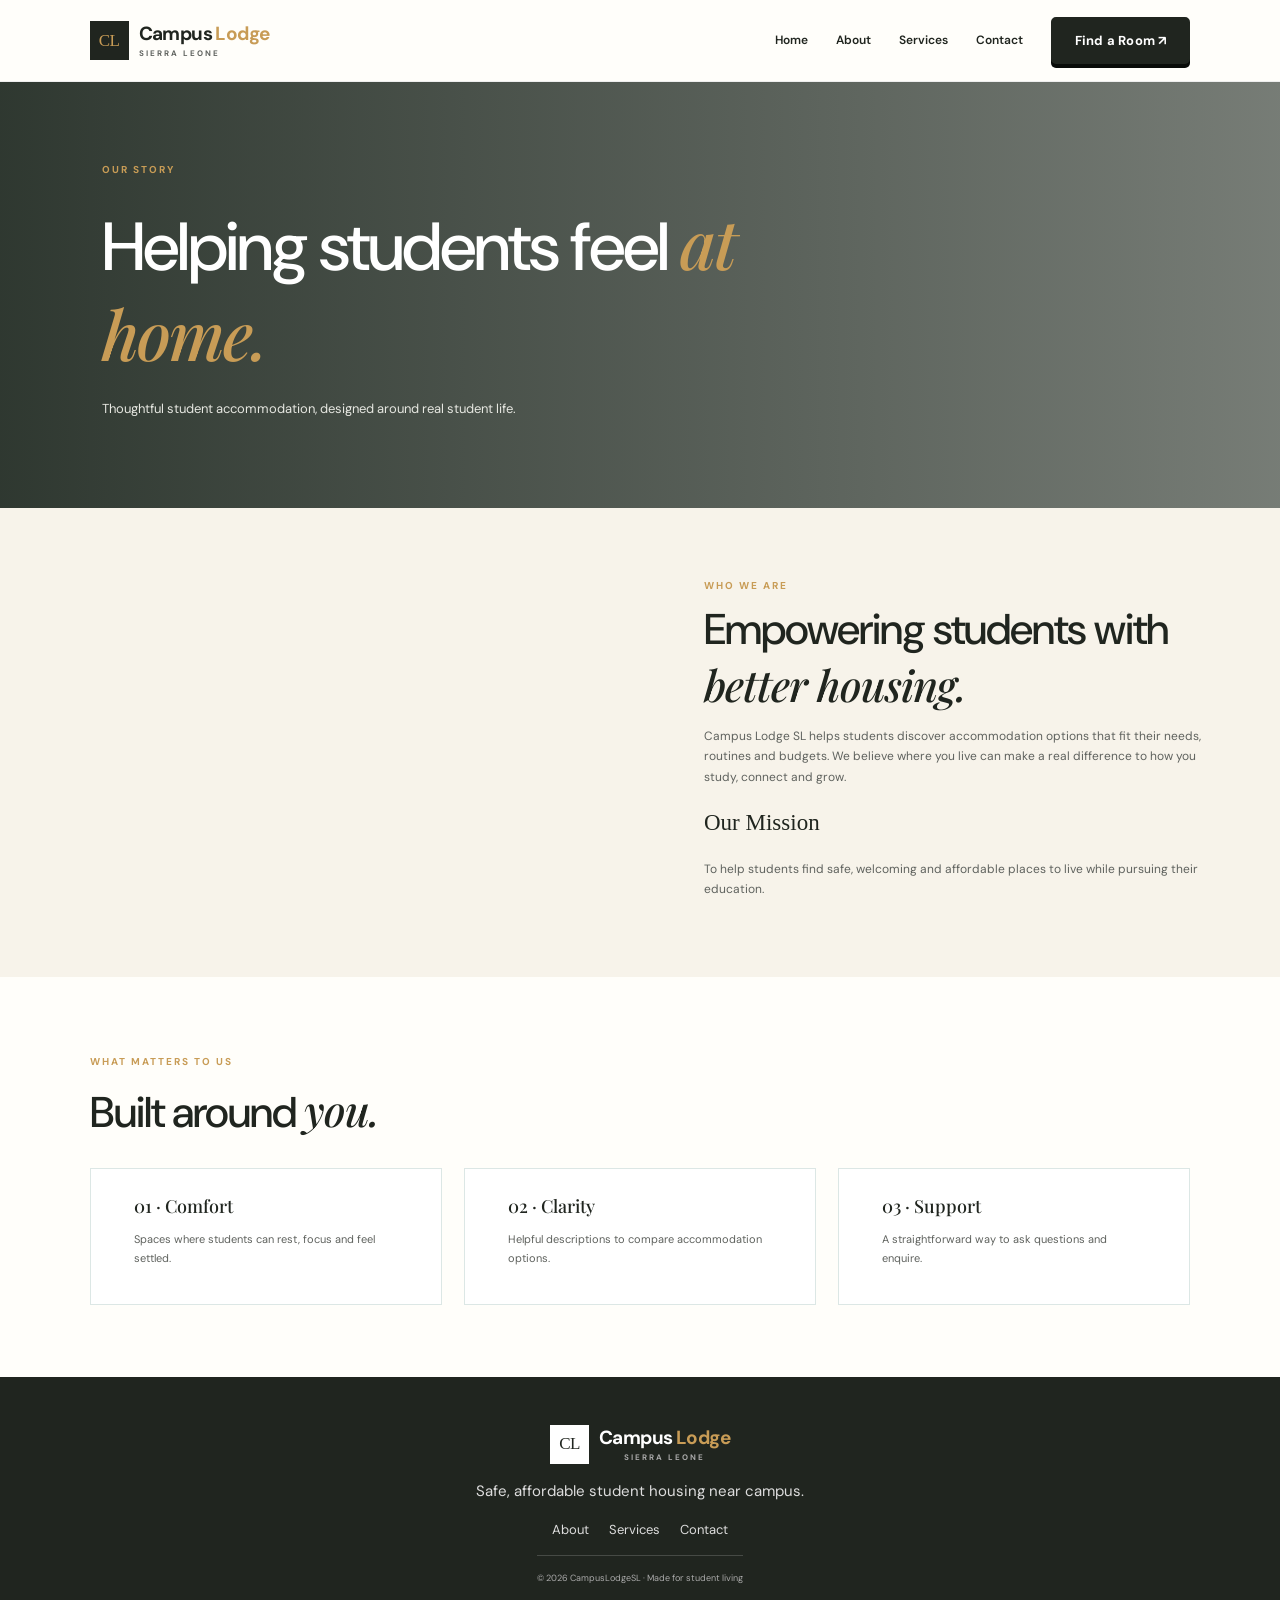
==== commit 169d3bc6: "Add files via upload" ====
--- a/about.html
+++ b/about.html
@@ -1 +1,163 @@
-<!doctype html><html lang="en"><head><meta charset="utf-8"><meta name="viewport" content="width=device-width,initial-scale=1"><title>About Us | Campus Lodge SL</title><link rel="stylesheet" href="style.css"></head><body><header><a class="brand" href="index.html"><span class="logo">CL</span><span>Campus<span class="gold">Lodge</span><small>SIERRA LEONE</small></span></a><button class="menubtn" aria-label="Toggle navigation">☰</button><nav><a href="index.html">Home</a><a href="about.html">About</a><a href="accommodation.html">Services</a><a href="contact.html">Contact</a><a class="navbtn" href="booking.html">Find a Room ↗</a></nav></header><main><section class="pagehero"><small>OUR STORY</small><h1>Helping students feel <i>at home.</i></h1><p>Thoughtful student accommodation, designed around real student life.</p></section><section class="split"><div class="splitphoto"></div><div class="splittext"><small>WHO WE ARE</small><h2>Empowering students with <i>better housing.</i></h2><p>Campus Lodge SL helps students discover accommodation options that fit their needs, routines and budgets. We believe where you live can make a real difference to how you study, connect and grow.</p><h3>Our Mission</h3><p>To help students find safe, welcoming and affordable places to live while pursuing their education.</p></div></section><section class="section"><div class="heading"><small>WHAT MATTERS TO US</small><h2>Built around <i>you.</i></h2></div><div class="cards values"><article><h3>01 · Comfort</h3><p>Spaces where students can rest, focus and feel settled.</p></article><article><h3>02 · Clarity</h3><p>Helpful descriptions to compare accommodation options.</p></article><article><h3>03 · Support</h3><p>A straightforward way to ask questions and enquire.</p></article></div></section></main><footer><a class="brand footbrand" href="index.html"><span class="logo">CL</span><span>Campus<span class="gold">Lodge</span><small>SIERRA LEONE</small></span></a><p>Safe, affordable student housing near campus.</p><div><a href="about.html">About</a><a href="accommodation.html">Services</a><a href="contact.html">Contact</a></div><small>© 2026 CampusLodgeSL · Made for student living</small></footer><script src="main.js"></script></body></html>+<!DOCTYPE html>
+<html lang="en">
+ <head>
+  <meta charset="utf-8"/>
+  <meta content="width=device-width,initial-scale=1" name="viewport"/>
+  <title>
+   About Us | Campus Lodge SL
+  </title>
+  <link href="style.css" rel="stylesheet"/>
+ </head>
+ <body>
+  <header>
+   <a class="brand" href="index.html">
+    <span class="logo">
+     CL
+    </span>
+    <span>
+     Campus
+     <span class="gold">
+      Lodge
+     </span>
+     <small>
+      SIERRA LEONE
+     </small>
+    </span>
+   </a>
+   <button aria-label="Toggle navigation" class="menubtn">
+    ☰
+   </button>
+   <nav>
+    <a href="index.html">
+     Home
+    </a>
+    <a href="about.html">
+     About
+    </a>
+    <a href="accommodation.html">
+     Services
+    </a>
+    <a href="contact.html">
+     Contact
+    </a>
+    <a class="navbtn" href="booking.html">
+     Find a Room &nearrow;
+    </a>
+   </nav>
+  </header>
+  <main>
+   <section class="pagehero">
+    <small>
+     OUR STORY
+    </small>
+    <h1>
+     Helping students feel
+     <i>
+      at home.
+     </i>
+    </h1>
+    <p>
+     Thoughtful student accommodation, designed around real student life.
+    </p>
+   </section>
+   <section class="split">
+    <div class="splitphoto">
+    </div>
+    <div class="splittext">
+     <small>
+      WHO WE ARE
+     </small>
+     <h2>
+      Empowering students with
+      <i>
+       better housing.
+      </i>
+     </h2>
+     <p>
+      Campus Lodge SL helps students discover accommodation options that fit their needs, routines and budgets. We believe where you live can make a real difference to how you study, connect and grow.
+     </p>
+     <h3>
+      Our Mission
+     </h3>
+     <p>
+      To help students find safe, welcoming and affordable places to live while pursuing their education.
+     </p>
+    </div>
+   </section>
+   <section class="section">
+    <div class="heading">
+     <small>
+      WHAT MATTERS TO US
+     </small>
+     <h2>
+      Built around
+      <i>
+       you.
+      </i>
+     </h2>
+    </div>
+    <div class="cards values">
+     <article>
+      <h3>
+       01 &middot; Comfort
+      </h3>
+      <p>
+       Spaces where students can rest, focus and feel settled.
+      </p>
+     </article>
+     <article>
+      <h3>
+       02 &middot; Clarity
+      </h3>
+      <p>
+       Helpful descriptions to compare accommodation options.
+      </p>
+     </article>
+     <article>
+      <h3>
+       03 &middot; Support
+      </h3>
+      <p>
+       A straightforward way to ask questions and enquire.
+      </p>
+     </article>
+    </div>
+   </section>
+  </main>
+  <footer>
+   <a class="brand footbrand" href="index.html">
+    <span class="logo">
+     CL
+    </span>
+    <span>
+     Campus
+     <span class="gold">
+      Lodge
+     </span>
+     <small>
+      SIERRA LEONE
+     </small>
+    </span>
+   </a>
+   <p>
+    Safe, affordable student housing near campus.
+   </p>
+   <div>
+    <a href="about.html">
+     About
+    </a>
+    <a href="accommodation.html">
+     Services
+    </a>
+    <a href="contact.html">
+     Contact
+    </a>
+   </div>
+   <small>
+    &copy; 2026 CampusLodgeSL &middot; Made for student living
+   </small>
+  </footer>
+  <script src="main.js">
+  </script>
+ </body>
+</html>
--- a/style.css
+++ b/style.css
@@ -1,3 +1,619 @@
 @import url('https://fonts.googleapis.com/css2?family=DM+Sans:wght@400;500;600;700&family=Playfair+Display:ital,wght@0,500;0,600;1,500&display=swap');
-:root{--ink:#20251f;--cream:#f6f3eb;--gold:#c89c56;--green:#5a6c51;--muted:#72766e;--line:#e5e0d5}*{box-sizing:border-box}body{margin:0;color:var(--ink);font:14px 'DM Sans',Arial,sans-serif;line-height:1.7;background:#fffefa}a{color:inherit;text-decoration:none}header{height:82px;padding:0 7%;display:flex;align-items:center;justify-content:space-between;background:#fffefa;border-bottom:1px solid #eee;position:relative;z-index:5}.brand{display:flex;align-items:center;gap:10px;font-size:19px;font-weight:700;letter-spacing:-.6px;line-height:1}.brand small{display:block;font-size:8px;letter-spacing:2px;color:var(--muted);margin-top:6px}.logo{width:39px;height:39px;display:grid;place-items:center;background:var(--ink);color:var(--gold);font:17px Georgia}.gold{color:var(--gold)}nav{display:flex;gap:28px;align-items:center;font-size:12px;font-weight:600}nav a:hover{color:var(--green)}.navbtn{background:var(--ink);color:white;padding:12px 16px}.menubtn{display:none;background:none;border:0;font-size:25px}.hero{min-height:540px;background:linear-gradient(90deg,#19251ee8,#19251e9c 48%,#19251e20),url('https://images.unsplash.com/photo-1600210492486-724fe5c67fb0?auto=format&fit=crop&w=1900&q=85') center/cover;display:flex;align-items:center;padding:70px 9%;color:white}.heroText{max-width:580px}.hero small,.pagehero small,.heading small,.splittext>small,.formsection>div>small{font-size:10px;letter-spacing:2px;font-weight:700;color:var(--gold)}h1{font-size:clamp(42px,6vw,68px);line-height:1.08;letter-spacing:-2px;font-weight:500;margin:15px 0 20px}h1 i,h2 i{font:italic 500 1em 'Playfair Display',Georgia,serif;color:var(--gold)}.hero p,.pagehero p{max-width:450px;color:#e6e7e1;font-size:13px}.btn{display:inline-block;background:var(--gold);padding:14px 20px;margin-top:16px;font-size:11px;font-weight:700;border:0;cursor:pointer}.btn.dark{background:var(--ink);color:white}.section{padding:72px 7%}.heading{margin-bottom:30px}.heading h2,.splittext h2,.formsection h2{font-size:clamp(30px,4vw,43px);font-weight:500;line-height:1.2;letter-spacing:-1px;margin:7px 0}.heading h2 i,.splittext h2 i,.formsection h2 i{color:var(--green)}.heading p,.splittext p,.formsection p{font-size:12px;color:var(--muted)}.cards{display:grid;grid-template-columns:repeat(3,1fr);gap:22px}.cards article{border:1px solid var(--line);padding:0 0 20px;background:white}.photo{height:215px;background-position:center;background-size:cover}.p1{background-image:url('https://images.unsplash.com/photo-1600607687939-ce8a6c25118c?auto=format&fit=crop&w=900&q=85')}.p2{background-image:url('https://images.unsplash.com/photo-1600210492486-724fe5c67fb0?auto=format&fit=crop&w=900&q=85')}.p3{background-image:url('https://images.unsplash.com/photo-1600566753086-00f18fb6b3ea?auto=format&fit=crop&w=900&q=85')}.p4{background-image:url('https://images.unsplash.com/photo-1600607687920-4e2a09cf159d?auto=format&fit=crop&w=900&q=85')}.cards article>small,.cards article h3,.cards article>p,.cards article>b,.details{margin-left:18px;margin-right:18px}.cards article>small{display:block;font-size:8px;letter-spacing:1px;color:var(--green);margin-top:17px}.cards h3{font:500 21px 'Playfair Display',Georgia;margin-top:8px;margin-bottom:5px}.cards article>p{font-size:11px;color:var(--muted);margin-top:0}.cards article>b{display:block;font-size:14px}.cards article b small{font-size:9px;color:var(--muted)}.details{display:inline-block;font-size:10px;font-weight:700;margin-top:14px;border-bottom:1px solid var(--gold)}.split{display:grid;grid-template-columns:1fr 1fr;background:var(--cream)}.splitphoto{min-height:400px;background:url('https://images.unsplash.com/photo-1600607687920-4e2a09cf159d?auto=format&fit=crop&w=1100&q=85') center/cover}.splittext{padding:65px 10%;align-self:center}.splittext h3{font:500 23px Georgia}.cta{padding:48px 8%;display:flex;align-items:center;justify-content:space-between;gap:20px;flex-wrap:wrap;background:#fffefa}.cta h2{font-size:34px;font-weight:500;margin:0}.cta h2 i{color:var(--green)}.cta p{font-size:12px;color:var(--muted)}footer{background:var(--ink);color:white;padding:38px 7% 22px;display:grid;grid-template-columns:1fr 1fr;gap:15px 20px}footer p{justify-self:end;color:#c2c4bb;font-size:11px}footer>div{display:flex;gap:20px;font-size:10px;color:#ddd}footer>small{grid-column:1/-1;border-top:1px solid #ffffff2b;padding-top:15px;color:#aaa;font-size:9px}.footbrand .logo{background:#fff;color:var(--ink)}.footbrand small{color:#aaa}.pagehero{padding:75px 8%;color:white;background:linear-gradient(90deg,#202a22ee,#202a229c),url('https://images.unsplash.com/photo-1600607687939-ce8a6c25118c?auto=format&fit=crop&w=1800&q=85') center/cover}.pagehero h1{max-width:700px}.filters{display:flex;gap:22px;justify-content:flex-end;padding:20px;background:var(--cream)}.filters label{font-size:10px;font-weight:700;display:grid;gap:6px}.filters select{padding:10px;border:1px solid var(--line);background:white}.propertytitle{display:flex;justify-content:space-between;gap:20px;align-items:center;margin:25px 0}.propertytitle h1{font-size:42px}.propertytitle h1 i{color:var(--green)}.pricebox{background:var(--cream);padding:20px;min-width:180px}.pricebox small{font-size:9px;letter-spacing:1px}.pricebox h2{margin:0;font-size:25px}.gallery{display:grid;grid-template-columns:2fr 1fr 1fr;gap:12px}.gallery .photo{height:280px}.detailcopy{padding:40px 0;max-width:800px}.notice{background:#f5eee1;padding:17px;border-left:3px solid var(--gold);font-size:11px;margin:25px 0}.formsection{display:grid;grid-template-columns:.8fr 1.2fr;gap:8%;align-items:start}.form{padding:28px;border:1px solid var(--line);background:white;box-shadow:0 12px 30px #00000008}.form label{display:block;font-size:10px;font-weight:700;margin-bottom:15px}.form input,.form select,.form textarea{display:block;width:100%;margin-top:6px;padding:12px;border:1px solid #deded5;background:#fffefa;font:11px 'DM Sans',Arial}.form .two{display:grid;grid-template-columns:1fr 1fr;gap:14px}.form small{display:block;color:var(--muted);font-size:9px;margin-top:12px}.msg{color:var(--green);font-weight:700}.values article{padding:25px}.values article h3{margin:0 18px;font-size:18px}.values article p{margin-top:12px}.values article{padding-top:25px}.values article h3{margin-left:18px}
-@media(max-width:720px){header{height:70px;padding:0 5%}.menubtn{display:block}nav{display:none;position:absolute;left:0;right:0;top:69px;background:#fffefa;padding:20px 6%;flex-direction:column;align-items:stretch;gap:15px;box-shadow:0 12px 20px #0001}nav.open{display:flex}.navbtn{text-align:center}.hero{min-height:510px;padding:55px 7%;background-position:62%}.hero h1{font-size:45px}.section{padding:48px 6%}.cards{grid-template-columns:1fr}.photo{height:230px}.split{grid-template-columns:1fr}.splitphoto{min-height:250px}.splittext{padding:42px 7%}.cta{padding:38px 6%}.cta h2{font-size:28px}footer{grid-template-columns:1fr;padding:32px 6%}footer p{justify-self:start;margin:0}footer>small{grid-column:1}.pagehero{padding:55px 7%}.pagehero h1{font-size:43px}.filters{flex-direction:column}.filters select{width:100%}.propertytitle{align-items:flex-start;flex-direction:column}.propertytitle h1{font-size:34px}.pricebox{width:100%}.gallery{grid-template-columns:1fr 1fr}.gallery .photo{height:160px}.gallery .photo:first-child{grid-column:1/-1}.formsection{grid-template-columns:1fr;gap:25px}.form{padding:20px}.form .two{grid-template-columns:1fr;gap:0}}
+
+:root {
+    --ink: #20251F;
+    --cream: #F7F3EA;
+    --gold: #C89C56;
+    --green: #20251F;
+    --muted: #5F625E;
+    --line: #DCE7E5
+}
+* {
+    box-sizing:border-box
+}
+body {
+    margin:0;
+    color:var(--ink);
+    font:14px 'DM Sans',Arial,sans-serif;
+    line-height:1.7;
+    background:#fffefa
+}
+a {
+    color:inherit;
+    text-decoration:none
+}
+header {
+    height:82px;
+    padding:0 7%;
+    display:flex;
+    align-items:center;
+    justify-content:space-between;
+    background:#fffefa;
+    border-bottom:1px solid #eee;
+    position:relative;
+    z-index:5
+}
+.brand {
+    display:flex;
+    align-items:center;
+    gap:10px;
+    font-size:19px;
+    font-weight:700;
+    letter-spacing:-.6px;
+    line-height:1
+}
+.brand small {
+    display:block;
+    font-size:8px;
+    letter-spacing:2px;
+    color:var(--muted);
+    margin-top:6px
+}
+.logo {
+    width:39px;
+    height:39px;
+    display:grid;
+    place-items:center;
+    background:var(--ink);
+    color:var(--gold);
+    font:17px Georgia
+}
+.gold {
+    color:var(--gold)
+}
+nav {
+    display:flex;
+    gap:28px;
+    align-items:center;
+    font-size:12px;
+    font-weight:600
+}
+nav a:hover {
+    color:var(--green)
+}
+.navbtn {
+    background:var(--ink);
+    color:white;
+    padding:12px 16px
+}
+.menubtn {
+    display:none;
+    background:none;
+    border:0;
+    font-size:25px
+}
+.hero {
+    min-height:540px;
+    background:linear-gradient(90deg,#19251ee8,#19251e9c 48%,#19251e20),url('images/building.jpeg') center/cover;
+    display:flex;
+    align-items:center;
+    padding:70px 9%;
+    color:white
+}
+.heroText {
+    max-width:580px
+}
+.hero small,.pagehero small,.heading small,.splittext>small,.formsection>div>small {
+    font-size:10px;
+    letter-spacing:2px;
+    font-weight:700;
+    color:var(--gold)
+}
+h1 {
+    font-size:clamp(42px,6vw,68px);
+    line-height:1.08;
+    letter-spacing:-2px;
+    font-weight:500;
+    margin:15px 0 20px
+}
+h1 i,h2 i {
+    font:italic 500 1em 'Playfair Display',Georgia,serif;
+    color:var(--gold)
+}
+.hero p,.pagehero p {
+    max-width:450px;
+    color:#e6e7e1;
+    font-size:13px
+}
+.btn {
+    display:inline-block;
+    background:var(--gold);
+    padding:14px 20px;
+    margin-top:16px;
+    font-size:11px;
+    font-weight:700;
+    border:0;
+    cursor:pointer
+}
+.btn.dark {
+    background:var(--ink);
+    color:white
+}
+.section {
+    padding:72px 7%
+}
+.heading {
+    margin-bottom:30px
+}
+.heading h2,.splittext h2,.formsection h2 {
+    font-size:clamp(30px,4vw,43px);
+    font-weight:500;
+    line-height:1.2;
+    letter-spacing:-1px;
+    margin:7px 0
+}
+.heading h2 i,.splittext h2 i,.formsection h2 i {
+    color:var(--green)
+}
+.heading p,.splittext p,.formsection p {
+    font-size:12px;
+    color:var(--muted)
+}
+.cards {
+    display:grid;
+    grid-template-columns:repeat(3,1fr);
+    gap:22px
+}
+.cards article {
+    border:1px solid var(--line);
+    padding:0 0 20px;
+    background:white
+}
+.photo {
+    height:215px;
+    background-position:center;
+    background-size:cover
+}
+.p1 {
+    background-image:url('images/room-shared.jpeg')
+}
+.p2 {
+    background-image:url('images/room-single.jpeg')
+}
+.p3 {
+    background-image:url('images/room-premium.jpeg')
+}
+.p4 {
+    background-image:url('images/kitchen.jpeg')
+}
+.cards article>small,.cards article h3,.cards article>p,.cards article>b,.details {
+    margin-left:18px;
+    margin-right:18px
+}
+.cards article>small {
+    display:block;
+    font-size:8px;
+    letter-spacing:1px;
+    color:var(--green);
+    margin-top:17px
+}
+.cards h3 {
+    font:500 21px 'Playfair Display',Georgia;
+    margin-top:8px;
+    margin-bottom:5px
+}
+.cards article>p {
+    font-size:11px;
+    color:var(--muted);
+    margin-top:0
+}
+.cards article>b {
+    display:block;
+    font-size:14px
+}
+.cards article b small {
+    font-size:9px;
+    color:var(--muted)
+}
+.details {
+    display:inline-block;
+    font-size:10px;
+    font-weight:700;
+    margin-top:14px;
+    border-bottom:1px solid var(--gold)
+}
+.split {
+    display:grid;
+    grid-template-columns:1fr 1fr;
+    background:var(--cream)
+}
+.splitphoto {
+    min-height:400px;
+    background:url('images/entrance.jpeg') center/cover
+}
+.splittext {
+    padding:65px 10%;
+    align-self:center
+}
+.splittext h3 {
+    font:500 23px Georgia
+}
+.cta {
+    padding:48px 8%;
+    display:flex;
+    align-items:center;
+    justify-content:space-between;
+    gap:20px;
+    flex-wrap:wrap;
+    background:#fffefa
+}
+.cta h2 {
+    font-size:34px;
+    font-weight:500;
+    margin:0
+}
+.cta h2 i {
+    color:var(--green)
+}
+.cta p {
+    font-size:12px;
+    color:var(--muted)
+}
+footer {
+    background:var(--ink);
+    color:white;
+    padding:48px 7% 28px;
+    display:flex;
+    flex-direction:column;
+    align-items:center;
+    justify-content:center;
+    text-align:center;
+    gap:14px
+}
+footer p {
+    margin:0;
+    color:#dddddd;
+    font-size:15px;
+    line-height:1.8
+}
+footer>div {
+    display:flex;
+    justify-content:center;
+    align-items:center;
+    flex-wrap:wrap;
+    gap:20px;
+    font-size:13px;
+    color:#ddd
+}
+footer>small {
+    color:#c2c4bb;
+    font-size:12px
+}
+footer>small {
+    grid-column:1/-1;
+    border-top:1px solid #ffffff2b;
+    padding-top:15px;
+    color:#aaa;
+    font-size:9px
+}
+.footbrand .logo {
+    background:#fff;
+    color:var(--ink)
+}
+.footbrand small {
+    color:#aaa
+}
+.pagehero {
+    padding:75px 8%;
+    color:white;
+    background:linear-gradient(90deg,#202a22ee,#202a229c),url('images/common-room.jpeg') center/cover
+}
+.pagehero h1 {
+    max-width:700px
+}
+.filters {
+    display:flex;
+    gap:22px;
+    justify-content:flex-end;
+    padding:20px;
+    background:var(--cream)
+}
+.filters label {
+    font-size:10px;
+    font-weight:700;
+    display:grid;
+    gap:6px
+}
+.filters select {
+    padding:10px;
+    border:1px solid var(--line);
+    background:white
+}
+.propertytitle {
+    display:flex;
+    justify-content:space-between;
+    gap:20px;
+    align-items:center;
+    margin:25px 0
+}
+.propertytitle h1 {
+    font-size:42px
+}
+.propertytitle h1 i {
+    color:var(--green)
+}
+.pricebox {
+    background:var(--cream);
+    padding:20px;
+    min-width:180px
+}
+.pricebox small {
+    font-size:9px;
+    letter-spacing:1px
+}
+.pricebox h2 {
+    margin:0;
+    font-size:25px
+}
+.gallery {
+    display:grid;
+    grid-template-columns:2fr 1fr 1fr;
+    gap:12px
+}
+.gallery .photo {
+    height:280px
+}
+.detailcopy {
+    padding:40px 0;
+    max-width:800px
+}
+.notice {
+    background:#f5eee1;
+    padding:17px;
+    border-left:3px solid var(--gold);
+    font-size:11px;
+    margin:25px 0
+}
+.formsection {
+    display:grid;
+    grid-template-columns:.8fr 1.2fr;
+    gap:8%;
+    align-items:start
+}
+.form {
+    padding:28px;
+    border:1px solid var(--line);
+    background:white;
+    box-shadow:0 12px 30px #00000008
+}
+.form label {
+    display:block;
+    font-size:10px;
+    font-weight:700;
+    margin-bottom:15px
+}
+.form input,.form select,.form textarea {
+    display:block;
+    width:100%;
+    margin-top:6px;
+    padding:12px;
+    border:1px solid #deded5;
+    background:#fffefa;
+    font:11px 'DM Sans',Arial
+}
+.form .two {
+    display:grid;
+    grid-template-columns:1fr 1fr;
+    gap:14px
+}
+.form small {
+    display:block;
+    color:var(--muted);
+    font-size:9px;
+    margin-top:12px
+}
+.msg {
+    color:var(--green);
+    font-weight:700
+}
+.values article {
+    padding:25px
+}
+.values article h3 {
+    margin:0 18px;
+    font-size:18px
+}
+.values article p {
+    margin-top:12px
+}
+.values article {
+    padding-top:25px
+}
+.values article h3 {
+    margin-left:18px
+}
+
+
+
+/* Clear, easy-to-recognise buttons */
+.btn,
+.navbtn,
+button[type="submit"] {
+    display: inline-flex;
+    align-items: center;
+    justify-content: center;
+    gap: 8px;
+    min-height: 46px;
+    padding: 13px 22px;
+    border: 2px solid var(--gold);
+    border-radius: 5px;
+    background: var(--gold);
+    color: #20251f;
+    font: 700 13px 'DM Sans', Arial, sans-serif;
+    letter-spacing: 0.2px;
+    text-align: center;
+    text-decoration: none;
+    cursor: pointer;
+    box-shadow: 0 4px 0 #8c6936;
+    transition: transform 160ms ease, box-shadow 160ms ease, background 160ms ease;
+}
+
+.navbtn,
+.btn.dark {
+    background: #20251f;
+    border-color: #20251f;
+    color: #ffffff;
+    box-shadow: 0 4px 0 #080b08;
+}
+
+.btn:hover,
+button[type="submit"]:hover {
+    background: #e0b96f;
+    border-color: #b78a43;
+    color: #20251f;
+    transform: translateY(-2px);
+    box-shadow: 0 6px 0 #8c6936;
+}
+
+.navbtn:hover,
+.btn.dark:hover {
+    background: #3a4038;
+    border-color: #3a4038;
+    color: #ffffff;
+    transform: translateY(-2px);
+    box-shadow: 0 6px 0 #080b08;
+}
+
+.btn:active,
+.navbtn:active,
+button[type="submit"]:active {
+    transform: translateY(2px);
+    box-shadow: 0 2px 0 #8c6936;
+}
+
+.btn:focus-visible,
+.navbtn:focus-visible,
+button:focus-visible,
+.details:focus-visible {
+    outline: 3px solid var(--gold);
+    outline-offset: 4px;
+}
+
+.form button[type="submit"] {
+    width: 100%;
+    margin-top: 8px;
+}
+
+@media (prefers-reduced-motion: reduce) {
+    .btn,
+    .navbtn,
+    button[type="submit"] {
+        transition: none;
+    }
+}
+
+@media(max-width:720px) {
+    header {
+    height:70px;
+    padding:0 5%
+}
+.menubtn {
+    display:block
+}
+nav {
+    display:none;
+    position:absolute;
+    left:0;
+    right:0;
+    top:69px;
+    background:#fffefa;
+    padding:20px 6%;
+    flex-direction:column;
+    align-items:stretch;
+    gap:15px;
+    box-shadow:0 12px 20px #0001
+}
+nav.open {
+    display:flex
+}
+.navbtn {
+    text-align:center
+}
+.hero {
+    min-height:510px;
+    padding:55px 7%;
+    background-position:62%
+}
+.hero h1 {
+    font-size:45px
+}
+.section {
+    padding:48px 6%
+}
+.cards {
+    grid-template-columns:1fr
+}
+.photo {
+    height:230px
+}
+.split {
+    grid-template-columns:1fr
+}
+.splitphoto {
+    min-height:250px
+}
+.splittext {
+    padding:42px 7%
+}
+.cta {
+    padding:38px 6%
+}
+.cta h2 {
+    font-size:28px
+}
+footer {
+    padding:38px 6% 24px;
+}
+.pagehero {
+    padding:55px 7%
+}
+.pagehero h1 {
+    font-size:43px
+}
+.filters {
+    flex-direction:column
+}
+.filters select {
+    width:100%
+}
+.propertytitle {
+    align-items:flex-start;
+    flex-direction:column
+}
+.propertytitle h1 {
+    font-size:34px
+}
+.pricebox {
+    width:100%
+}
+.gallery {
+    grid-template-columns:1fr 1fr
+}
+.gallery .photo {
+    height:160px
+}
+.gallery .photo:first-child {
+    grid-column:1/-1
+}
+.formsection {
+    grid-template-columns:1fr;
+    gap:25px
+}
+.form {
+    padding:20px
+}
+.form .two {
+    grid-template-columns:1fr;
+    gap:0
+}
+
+}
+
+/* Consistent button styling */
+.navbtn,
+.button,
+.btn,
+button,
+form input[type="submit"] {
+    border-radius: 5px;
+}
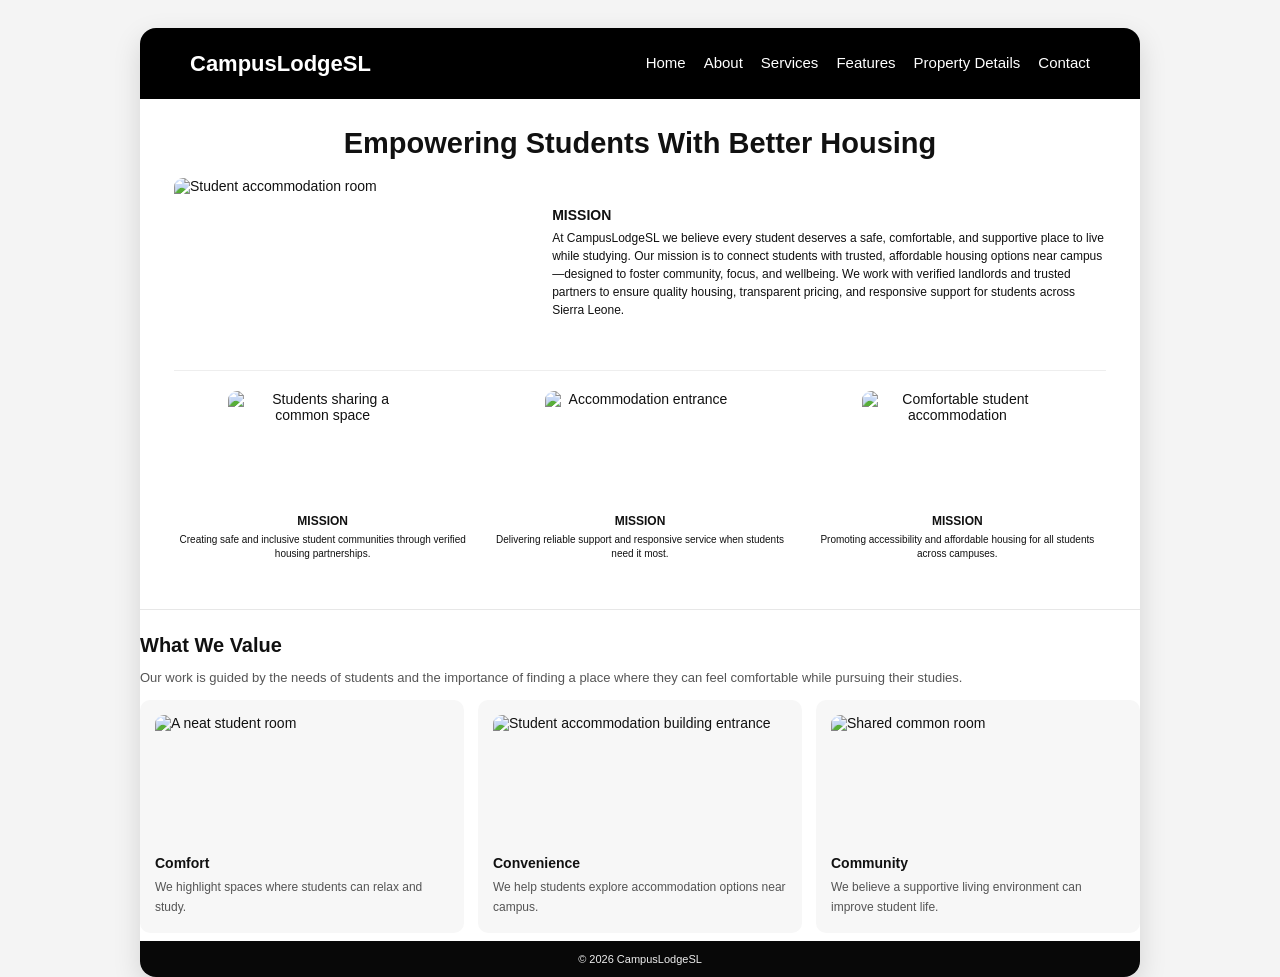
==== commit b7692e63: "Add files via upload" ====
--- a/about.html
+++ b/about.html
@@ -2,162 +2,124 @@
 <html lang="en">
  <head>
   <meta charset="utf-8"/>
-  <meta content="width=device-width,initial-scale=1" name="viewport"/>
+  <meta content="width=device-width, initial-scale=1.0" name="viewport"/>
   <title>
-   About Us | Campus Lodge SL
+   About | CampusLodgeSL
   </title>
   <link href="style.css" rel="stylesheet"/>
  </head>
  <body>
-  <header>
-   <a class="brand" href="index.html">
-    <span class="logo">
-     CL
-    </span>
-    <span>
-     Campus
-     <span class="gold">
-      Lodge
-     </span>
-     <small>
-      SIERRA LEONE
-     </small>
-    </span>
-   </a>
-   <button aria-label="Toggle navigation" class="menubtn">
-    ☰
-   </button>
-   <nav>
-    <a href="index.html">
-     Home
-    </a>
-    <a href="about.html">
-     About
-    </a>
-    <a href="accommodation.html">
-     Services
-    </a>
-    <a href="contact.html">
-     Contact
-    </a>
-    <a class="navbtn" href="booking.html">
-     Find a Room &nearrow;
-    </a>
-   </nav>
-  </header>
-  <main>
-   <section class="pagehero">
-    <small>
-     OUR STORY
-    </small>
-    <h1>
-     Helping students feel
-     <i>
-      at home.
-     </i>
+  <div class="site-shell">
+   <header class="navbar">
+    <a href="index.html" class="logo">CampusLodgeSL</a>
+    <nav class="main-navigation" aria-label="Main navigation">
+        <a href="index.html">Home</a>
+        <a href="about.html">About</a>
+        <a href="services.html">Services</a>
+        <a href="features.html">Features</a>
+        <a href="property-details.html">Property Details</a>
+        <a href="contact.html">Contact</a>
+    </nav>
+</header>
+   <main class="content">
+    <h1 class="about-title">
+     Empowering Students With Better Housing
     </h1>
-    <p>
-     Thoughtful student accommodation, designed around real student life.
-    </p>
-   </section>
-   <section class="split">
-    <div class="splitphoto">
-    </div>
-    <div class="splittext">
-     <small>
-      WHO WE ARE
-     </small>
-     <h2>
-      Empowering students with
-      <i>
-       better housing.
-      </i>
-     </h2>
-     <p>
-      Campus Lodge SL helps students discover accommodation options that fit their needs, routines and budgets. We believe where you live can make a real difference to how you study, connect and grow.
-     </p>
-     <h3>
-      Our Mission
-     </h3>
-     <p>
-      To help students find safe, welcoming and affordable places to live while pursuing their education.
-     </p>
-    </div>
-   </section>
-   <section class="section">
-    <div class="heading">
-     <small>
-      WHAT MATTERS TO US
-     </small>
-     <h2>
-      Built around
-      <i>
-       you.
-      </i>
-     </h2>
-    </div>
-    <div class="cards values">
-     <article>
+    <section class="about-intro">
+     <div class="photo">
+      <img alt="Student accommodation room" src="images/room-shared.jpeg"/>
+     </div>
+     <div>
       <h3>
-       01 &middot; Comfort
+       MISSION
       </h3>
       <p>
-       Spaces where students can rest, focus and feel settled.
+       At CampusLodgeSL we believe every student deserves a safe, comfortable, and supportive place to live while studying. Our mission is to connect students with trusted, affordable housing options near campus&mdash;designed to foster community, focus, and wellbeing. We work with verified landlords and trusted partners to ensure quality housing, transparent pricing, and responsive support for students across Sierra Leone.
+      </p>
+     </div>
+    </section>
+    <section class="value-grid">
+     <article class="value-card">
+      <div class="photo">
+       <img alt="Students sharing a common space" src="images/common-room.jpeg"/>
+      </div>
+      <h3>
+       MISSION
+      </h3>
+      <p>
+       Creating safe and inclusive student communities through verified housing partnerships.
       </p>
      </article>
-     <article>
+     <article class="value-card">
+      <div class="photo">
+       <img alt="Accommodation entrance" src="images/entrance.jpeg"/>
+      </div>
       <h3>
-       02 &middot; Clarity
+       MISSION
       </h3>
       <p>
-       Helpful descriptions to compare accommodation options.
+       Delivering reliable support and responsive service when students need it most.
       </p>
      </article>
-     <article>
+     <article class="value-card">
+      <div class="photo">
+       <img alt="Comfortable student accommodation" src="images/room-premium.jpeg"/>
+      </div>
       <h3>
-       03 &middot; Support
+       MISSION
       </h3>
       <p>
-       A straightforward way to ask questions and enquire.
+       Promoting accessibility and affordable housing for all students across campuses.
+      </p>
+     </article>
+    </section>
+   </main>
+   <section class="content lower-section">
+    <h2>
+     What We Value
+    </h2>
+    <p>
+     Our work is guided by the needs of students and the importance of finding a place where they can feel comfortable while pursuing their studies.
+    </p>
+    <div class="lower-grid">
+     <article class="lower-card">
+      <div class="photo">
+       <img alt="A neat student room" src="images/room-single.jpeg"/>
+      </div>
+      <h3>
+       Comfort
+      </h3>
+      <p>
+       We highlight spaces where students can relax and study.
+      </p>
+     </article>
+     <article class="lower-card">
+      <div class="photo">
+       <img alt="Student accommodation building entrance" src="images/entrance.jpeg"/>
+      </div>
+      <h3>
+       Convenience
+      </h3>
+      <p>
+       We help students explore accommodation options near campus.
+      </p>
+     </article>
+     <article class="lower-card">
+      <div class="photo">
+       <img alt="Shared common room" src="images/common-room.jpeg"/>
+      </div>
+      <h3>
+       Community
+      </h3>
+      <p>
+       We believe a supportive living environment can improve student life.
       </p>
      </article>
     </div>
    </section>
-  </main>
-  <footer>
-   <a class="brand footbrand" href="index.html">
-    <span class="logo">
-     CL
-    </span>
-    <span>
-     Campus
-     <span class="gold">
-      Lodge
-     </span>
-     <small>
-      SIERRA LEONE
-     </small>
-    </span>
-   </a>
-   <p>
-    Safe, affordable student housing near campus.
-   </p>
-   <div>
-    <a href="about.html">
-     About
-    </a>
-    <a href="accommodation.html">
-     Services
-    </a>
-    <a href="contact.html">
-     Contact
-    </a>
-   </div>
-   <small>
-    &copy; 2026 CampusLodgeSL &middot; Made for student living
-   </small>
-  </footer>
-  <script src="main.js">
-  </script>
+   <footer class="footer">
+    &copy; 2026 CampusLodgeSL
+   </footer>
+  </div>
  </body>
 </html>
--- a/style.css
+++ b/style.css
@@ -1,619 +1,182 @@
-@import url('https://fonts.googleapis.com/css2?family=DM+Sans:wght@400;500;600;700&family=Playfair+Display:ital,wght@0,500;0,600;1,500&display=swap');
+*{box-sizing:border-box}html{font-family:Arial,Helvetica,sans-serif;color:#111}body{margin:0;background:#f4f4f4;font-size:14px}a{color:inherit;text-decoration:none}img{display:block;width:100%;height:100%;object-fit:cover}.site-shell{width:min(1000px,94%);margin:28px auto 0;background:#fff;border-radius:16px;overflow:hidden;box-shadow:0 10px 28px #0002}.topbar{height:64px;background:#080808;color:white;display:flex;align-items:center;justify-content:space-between;padding:0 28px;gap:20px}.brand{font-size:21px;font-weight:700;white-space:nowrap}.nav{display:flex;gap:9px;align-items:center}.nav a{border:1px solid #777;border-radius:18px;padding:7px 15px;font-size:12px;white-space:nowrap}.nav a.active,.nav a:hover{background:#fff;color:#111;border-color:#fff}.content{padding:28px 34px 24px}.footer{padding:12px;text-align:center;background:#080808;color:#eee;font-size:11px}.home-hero{text-align:center;padding:0 0 28px}.home-hero h1{font-size:clamp(25px,3vw,38px);line-height:1.05;margin:0 auto 10px;max-width:850px}.home-hero p{margin:0 auto 17px;color:#666;font-size:13px}.pill-buttons{display:flex;justify-content:center;gap:12px;flex-wrap:wrap}.btn{display:inline-block;background:#050505;color:white;border:0;border-radius:20px;padding:10px 22px;font-size:12px;min-width:130px;text-align:center;cursor:pointer}.btn:hover{background:#333}.section-title{font-size:22px;margin:0 0 14px}.room-grid{display:grid;grid-template-columns:repeat(3,minmax(0,1fr));gap:18px}.room-card{background:#fff;padding:10px;border-radius:12px;box-shadow:0 3px 14px #00000014;text-align:center}.room-card .photo{height:130px;border-radius:8px;overflow:hidden}.room-card small{display:block;font-size:10px;margin:7px 0 8px}.room-card .btn{width:100%;padding:8px 10px;min-width:0}.about-title{text-align:center;font-size:29px;margin:0 0 18px}.about-intro{display:grid;grid-template-columns:38% 1fr;gap:24px;align-items:center;padding-bottom:22px;border-bottom:1px solid #eee}.about-intro .photo{height:170px;border-radius:9px;overflow:hidden}.about-intro h3{font-size:14px;margin:0 0 6px}.about-intro p{font-size:12px;line-height:1.5;margin:0}.value-grid{display:grid;grid-template-columns:repeat(3,1fr);gap:20px;padding-top:20px;text-align:center}.value-card .photo{height:115px;border-radius:9px;overflow:hidden;margin:0 auto 8px;max-width:190px}.value-card h3{font-size:12px;margin:0 0 5px}.value-card p{font-size:10px;line-height:1.4;margin:0}.services-layout{display:grid;grid-template-columns:180px 1fr;min-height:380px}.filters{background:#f6f6f6;padding:26px 20px}.filters label{display:block;font-size:12px;font-weight:bold;margin:0 0 8px}.filters input,.filters select{width:100%;background:#111;color:#fff;border:0;border-radius:7px;padding:10px;font-size:11px;margin-bottom:24px}.listings{padding:22px 28px}.listings .section-title{font-size:21px}.listing-grid{display:grid;grid-template-columns:repeat(2,minmax(0,1fr));gap:14px}.listing-grid .room-card .photo{height:130px}.contact-title{text-align:center;font-size:28px;line-height:1.05;margin:0 0 25px}.contact-grid{display:grid;grid-template-columns:1fr 1fr;gap:45px;max-width:800px;margin:auto}.field{margin-bottom:12px}.field label{display:block;font-size:12px;font-weight:bold;margin-bottom:4px}.field input,.field textarea{width:100%;border:1px solid #cfcfcf;border-radius:12px;padding:9px 12px;font:inherit;font-size:12px;background:#fafafa}.field textarea{height:58px;resize:vertical}.contact-info h2{font-size:19px;margin:0 0 18px}.contact-line{display:flex;align-items:center;gap:12px;margin:14px 0;font-size:14px}.circle{width:48px;height:48px;border-radius:50%;background:#050505;color:#fff;display:grid;place-items:center;font-size:22px;flex-shrink:0}.property-top{display:flex;justify-content:space-between;align-items:center;margin:-8px 0 18px;font-size:12px;color:#777}.property-layout{display:grid;grid-template-columns:1.15fr .85fr;gap:30px}.property-photo{height:235px;border-radius:10px;overflow:hidden}.property-layout h1{font-size:23px;margin:0 0 12px}.price-box{background:#eee;border-radius:12px;padding:14px 17px;margin-bottom:12px}.price-box small{display:block;color:#666;font-size:11px}.price-box strong{font-size:18px;display:block;margin:4px 0 8px}.price-box ul{padding-left:17px;margin:5px 0 0;font-size:12px;line-height:1.5}.property-description{margin-top:18px}.property-description h3{font-size:16px;margin:0 0 6px}.property-description p{font-size:12px;line-height:1.5;margin:0}.property-actions{display:grid;gap:9px}.property-actions .btn{width:100%}.property-gallery{display:grid;grid-template-columns:repeat(3,1fr);gap:8px;margin-top:12px}.property-gallery img{height:75px;border-radius:7px}@media(max-width:650px){.site-shell{width:96%;margin:12px auto 0;border-radius:12px}.topbar{height:auto;min-height:62px;padding:14px 16px;align-items:flex-start;flex-direction:column}.nav{flex-wrap:wrap;gap:6px}.nav a{padding:6px 10px}.content{padding:22px 18px}.room-grid{grid-template-columns:1fr}.room-card .photo{height:190px}.about-title,.contact-title{font-size:24px}.about-intro,.contact-grid,.property-layout{grid-template-columns:1fr;gap:18px}.about-intro .photo{height:200px}.value-grid{grid-template-columns:1fr}.value-card .photo{height:160px}.services-layout{grid-template-columns:1fr}.filters{display:grid;grid-template-columns:1fr 1fr;gap:10px;padding:15px}.filters label{margin:0}.filters input,.filters select{margin:5px 0 0}.listings{padding:18px}.listing-grid{grid-template-columns:1fr}.listing-grid .room-card .photo{height:180px}.property-photo{height:230px}.property-gallery img{height:85px}}
+/* Extra lower-page content, matching the existing black-and-white design */
+.lower-section{padding:24px 0 8px;margin-top:24px;border-top:1px solid #e7e7e7}.lower-section h2{font-size:20px;margin:0 0 10px}.lower-section p{font-size:13px;line-height:1.65;color:#555;margin:0 0 12px}.lower-grid{display:grid;grid-template-columns:repeat(3,minmax(0,1fr));gap:14px}.lower-card{background:#f7f7f7;border-radius:10px;padding:15px}.lower-card h3{font-size:14px;margin:0 0 7px}.lower-card p{font-size:12px;margin:0}.lower-section .photo{height:130px;border-radius:9px;overflow:hidden;margin-bottom:10px}
+@media(max-width:650px){.lower-grid{grid-template-columns:1fr}.lower-section .photo{height:180px}}
 
-:root {
-    --ink: #20251F;
-    --cream: #F7F3EA;
-    --gold: #C89C56;
-    --green: #20251F;
-    --muted: #5F625E;
-    --line: #DCE7E5
+
+/* Features page - matching the existing black-and-white design */
+.features-page {
+    width: 90%;
+    max-width: 1200px;
+    margin: 40px auto;
 }
-* {
-    box-sizing:border-box
+
+.features-intro {
+    text-align: center;
+    margin: 10px 0 35px;
 }
-body {
-    margin:0;
-    color:var(--ink);
-    font:14px 'DM Sans',Arial,sans-serif;
-    line-height:1.7;
-    background:#fffefa
+
+.features-intro h1 {
+    font-size: 32px;
+    margin-bottom: 12px;
 }
-a {
-    color:inherit;
-    text-decoration:none
+
+.features-intro p {
+    color: #555;
+    line-height: 1.7;
 }
-header {
-    height:82px;
-    padding:0 7%;
-    display:flex;
-    align-items:center;
-    justify-content:space-between;
-    background:#fffefa;
-    border-bottom:1px solid #eee;
-    position:relative;
-    z-index:5
+
+.features-grid {
+    display: grid;
+    grid-template-columns: repeat(3, minmax(0, 1fr));
+    gap: 24px;
 }
-.brand {
-    display:flex;
-    align-items:center;
-    gap:10px;
-    font-size:19px;
-    font-weight:700;
-    letter-spacing:-.6px;
-    line-height:1
+
+.feature-card {
+    border: 1px solid #e2e2e2;
+    border-radius: 8px;
+    overflow: hidden;
+    background: #fff;
+    box-shadow: 0 3px 12px rgba(0, 0, 0, 0.06);
 }
-.brand small {
-    display:block;
-    font-size:8px;
-    letter-spacing:2px;
-    color:var(--muted);
-    margin-top:6px
+
+.feature-card img {
+    display: block;
+    width: 100%;
+    height: 210px;
+    object-fit: cover;
 }
-.logo {
-    width:39px;
-    height:39px;
-    display:grid;
-    place-items:center;
-    background:var(--ink);
-    color:var(--gold);
-    font:17px Georgia
+
+.feature-content {
+    padding: 18px;
 }
-.gold {
-    color:var(--gold)
+
+.feature-content h2 {
+    font-size: 20px;
+    margin: 0 0 10px;
 }
-nav {
-    display:flex;
-    gap:28px;
-    align-items:center;
-    font-size:12px;
-    font-weight:600
+
+.feature-content p {
+    color: #555;
+    line-height: 1.65;
+    margin: 0 0 16px;
 }
-nav a:hover {
-    color:var(--green)
+
+.feature-link {
+    display: inline-block;
+    color: #fff;
+    background: #000;
+    text-decoration: none;
+    padding: 10px 16px;
+    border-radius: 5px;
+    font-size: 14px;
 }
-.navbtn {
-    background:var(--ink);
-    color:white;
-    padding:12px 16px
+
+.feature-link:hover,
+.feature-button:hover {
+    background: #333;
 }
-.menubtn {
-    display:none;
-    background:none;
-    border:0;
-    font-size:25px
+
+.features-bottom {
+    text-align: center;
+    margin: 45px 0 10px;
+    padding: 32px 20px;
+    background: #f4f4f4;
+    border-radius: 8px;
 }
-.hero {
-    min-height:540px;
-    background:linear-gradient(90deg,#19251ee8,#19251e9c 48%,#19251e20),url('images/building.jpeg') center/cover;
-    display:flex;
-    align-items:center;
-    padding:70px 9%;
-    color:white
+
+.features-bottom p {
+    line-height: 1.7;
+    margin-bottom: 22px;
 }
-.heroText {
-    max-width:580px
+
+.feature-button {
+    display: inline-block;
+    margin: 5px;
+    padding: 12px 20px;
+    border-radius: 5px;
+    background: #000;
+    color: #fff;
+    text-decoration: none;
 }
-.hero small,.pagehero small,.heading small,.splittext>small,.formsection>div>small {
-    font-size:10px;
-    letter-spacing:2px;
-    font-weight:700;
-    color:var(--gold)
+
+.feature-button-light {
+    background: #fff;
+    color: #000;
+    border: 1px solid #000;
 }
-h1 {
-    font-size:clamp(42px,6vw,68px);
-    line-height:1.08;
-    letter-spacing:-2px;
-    font-weight:500;
-    margin:15px 0 20px
+
+.feature-button-light:hover {
+    color: #fff;
 }
-h1 i,h2 i {
-    font:italic 500 1em 'Playfair Display',Georgia,serif;
-    color:var(--gold)
+
+@media (max-width: 800px) {
+    .features-grid {
+        grid-template-columns: repeat(2, minmax(0, 1fr));
+    }
 }
-.hero p,.pagehero p {
-    max-width:450px;
-    color:#e6e7e1;
-    font-size:13px
-}
-.btn {
-    display:inline-block;
-    background:var(--gold);
-    padding:14px 20px;
-    margin-top:16px;
-    font-size:11px;
-    font-weight:700;
-    border:0;
-    cursor:pointer
-}
-.btn.dark {
-    background:var(--ink);
-    color:white
-}
-.section {
-    padding:72px 7%
-}
-.heading {
-    margin-bottom:30px
-}
-.heading h2,.splittext h2,.formsection h2 {
-    font-size:clamp(30px,4vw,43px);
-    font-weight:500;
-    line-height:1.2;
-    letter-spacing:-1px;
-    margin:7px 0
-}
-.heading h2 i,.splittext h2 i,.formsection h2 i {
-    color:var(--green)
-}
-.heading p,.splittext p,.formsection p {
-    font-size:12px;
-    color:var(--muted)
-}
-.cards {
-    display:grid;
-    grid-template-columns:repeat(3,1fr);
-    gap:22px
-}
-.cards article {
-    border:1px solid var(--line);
-    padding:0 0 20px;
-    background:white
-}
-.photo {
-    height:215px;
-    background-position:center;
-    background-size:cover
-}
-.p1 {
-    background-image:url('images/room-shared.jpeg')
-}
-.p2 {
-    background-image:url('images/room-single.jpeg')
-}
-.p3 {
-    background-image:url('images/room-premium.jpeg')
-}
-.p4 {
-    background-image:url('images/kitchen.jpeg')
-}
-.cards article>small,.cards article h3,.cards article>p,.cards article>b,.details {
-    margin-left:18px;
-    margin-right:18px
-}
-.cards article>small {
-    display:block;
-    font-size:8px;
-    letter-spacing:1px;
-    color:var(--green);
-    margin-top:17px
-}
-.cards h3 {
-    font:500 21px 'Playfair Display',Georgia;
-    margin-top:8px;
-    margin-bottom:5px
-}
-.cards article>p {
-    font-size:11px;
-    color:var(--muted);
-    margin-top:0
-}
-.cards article>b {
-    display:block;
-    font-size:14px
-}
-.cards article b small {
-    font-size:9px;
-    color:var(--muted)
-}
-.details {
-    display:inline-block;
-    font-size:10px;
-    font-weight:700;
-    margin-top:14px;
-    border-bottom:1px solid var(--gold)
-}
-.split {
-    display:grid;
-    grid-template-columns:1fr 1fr;
-    background:var(--cream)
-}
-.splitphoto {
-    min-height:400px;
-    background:url('images/entrance.jpeg') center/cover
-}
-.splittext {
-    padding:65px 10%;
-    align-self:center
-}
-.splittext h3 {
-    font:500 23px Georgia
-}
-.cta {
-    padding:48px 8%;
-    display:flex;
-    align-items:center;
-    justify-content:space-between;
-    gap:20px;
-    flex-wrap:wrap;
-    background:#fffefa
-}
-.cta h2 {
-    font-size:34px;
-    font-weight:500;
-    margin:0
-}
-.cta h2 i {
-    color:var(--green)
-}
-.cta p {
-    font-size:12px;
-    color:var(--muted)
-}
-footer {
-    background:var(--ink);
-    color:white;
-    padding:48px 7% 28px;
-    display:flex;
-    flex-direction:column;
-    align-items:center;
-    justify-content:center;
-    text-align:center;
-    gap:14px
-}
-footer p {
-    margin:0;
-    color:#dddddd;
-    font-size:15px;
-    line-height:1.8
-}
-footer>div {
-    display:flex;
-    justify-content:center;
-    align-items:center;
-    flex-wrap:wrap;
-    gap:20px;
-    font-size:13px;
-    color:#ddd
-}
-footer>small {
-    color:#c2c4bb;
-    font-size:12px
-}
-footer>small {
-    grid-column:1/-1;
-    border-top:1px solid #ffffff2b;
-    padding-top:15px;
-    color:#aaa;
-    font-size:9px
-}
-.footbrand .logo {
-    background:#fff;
-    color:var(--ink)
-}
-.footbrand small {
-    color:#aaa
-}
-.pagehero {
-    padding:75px 8%;
-    color:white;
-    background:linear-gradient(90deg,#202a22ee,#202a229c),url('images/common-room.jpeg') center/cover
-}
-.pagehero h1 {
-    max-width:700px
-}
-.filters {
-    display:flex;
-    gap:22px;
-    justify-content:flex-end;
-    padding:20px;
-    background:var(--cream)
-}
-.filters label {
-    font-size:10px;
-    font-weight:700;
-    display:grid;
-    gap:6px
-}
-.filters select {
-    padding:10px;
-    border:1px solid var(--line);
-    background:white
-}
-.propertytitle {
-    display:flex;
-    justify-content:space-between;
-    gap:20px;
-    align-items:center;
-    margin:25px 0
-}
-.propertytitle h1 {
-    font-size:42px
-}
-.propertytitle h1 i {
-    color:var(--green)
-}
-.pricebox {
-    background:var(--cream);
-    padding:20px;
-    min-width:180px
-}
-.pricebox small {
-    font-size:9px;
-    letter-spacing:1px
-}
-.pricebox h2 {
-    margin:0;
-    font-size:25px
-}
-.gallery {
-    display:grid;
-    grid-template-columns:2fr 1fr 1fr;
-    gap:12px
-}
-.gallery .photo {
-    height:280px
-}
-.detailcopy {
-    padding:40px 0;
-    max-width:800px
-}
-.notice {
-    background:#f5eee1;
-    padding:17px;
-    border-left:3px solid var(--gold);
-    font-size:11px;
-    margin:25px 0
-}
-.formsection {
-    display:grid;
-    grid-template-columns:.8fr 1.2fr;
-    gap:8%;
-    align-items:start
-}
-.form {
-    padding:28px;
-    border:1px solid var(--line);
-    background:white;
-    box-shadow:0 12px 30px #00000008
-}
-.form label {
-    display:block;
-    font-size:10px;
-    font-weight:700;
-    margin-bottom:15px
-}
-.form input,.form select,.form textarea {
-    display:block;
-    width:100%;
-    margin-top:6px;
-    padding:12px;
-    border:1px solid #deded5;
-    background:#fffefa;
-    font:11px 'DM Sans',Arial
-}
-.form .two {
-    display:grid;
-    grid-template-columns:1fr 1fr;
-    gap:14px
-}
-.form small {
-    display:block;
-    color:var(--muted);
-    font-size:9px;
-    margin-top:12px
-}
-.msg {
-    color:var(--green);
-    font-weight:700
-}
-.values article {
-    padding:25px
-}
-.values article h3 {
-    margin:0 18px;
-    font-size:18px
-}
-.values article p {
-    margin-top:12px
-}
-.values article {
-    padding-top:25px
-}
-.values article h3 {
-    margin-left:18px
+
+@media (max-width: 520px) {
+    .features-grid {
+        grid-template-columns: 1fr;
+    }
+
+    .features-intro h1 {
+        font-size: 26px;
+    }
 }
 
 
 
-/* Clear, easy-to-recognise buttons */
-.btn,
-.navbtn,
-button[type="submit"] {
-    display: inline-flex;
+/* Main navigation - visible and consistent on every page */
+.navbar {
+    display: flex;
     align-items: center;
-    justify-content: center;
-    gap: 8px;
-    min-height: 46px;
-    padding: 13px 22px;
-    border: 2px solid var(--gold);
-    border-radius: 5px;
-    background: var(--gold);
-    color: #20251f;
-    font: 700 13px 'DM Sans', Arial, sans-serif;
-    letter-spacing: 0.2px;
-    text-align: center;
-    text-decoration: none;
-    cursor: pointer;
-    box-shadow: 0 4px 0 #8c6936;
-    transition: transform 160ms ease, box-shadow 160ms ease, background 160ms ease;
+    justify-content: space-between;
+    gap: 20px;
+    flex-wrap: wrap;
+    background: #000;
+    color: #fff;
+    padding: 18px 5%;
 }
 
-.navbtn,
-.btn.dark {
-    background: #20251f;
-    border-color: #20251f;
-    color: #ffffff;
-    box-shadow: 0 4px 0 #080b08;
+.navbar .logo {
+    color: #fff;
+    text-decoration: none;
+    font-size: 22px;
+    font-weight: bold;
+    white-space: nowrap;
 }
 
-.btn:hover,
-button[type="submit"]:hover {
-    background: #e0b96f;
-    border-color: #b78a43;
-    color: #20251f;
-    transform: translateY(-2px);
-    box-shadow: 0 6px 0 #8c6936;
+.main-navigation {
+    display: flex;
+    align-items: center;
+    justify-content: flex-end;
+    gap: 18px;
+    flex-wrap: wrap;
 }
 
-.navbtn:hover,
-.btn.dark:hover {
-    background: #3a4038;
-    border-color: #3a4038;
-    color: #ffffff;
-    transform: translateY(-2px);
-    box-shadow: 0 6px 0 #080b08;
+.main-navigation a {
+    color: #fff;
+    text-decoration: none;
+    font-size: 15px;
+    padding: 8px 0;
+    border-bottom: 2px solid transparent;
 }
 
-.btn:active,
-.navbtn:active,
-button[type="submit"]:active {
-    transform: translateY(2px);
-    box-shadow: 0 2px 0 #8c6936;
+.main-navigation a:hover,
+.main-navigation a:focus {
+    border-bottom-color: #fff;
 }
 
-.btn:focus-visible,
-.navbtn:focus-visible,
-button:focus-visible,
-.details:focus-visible {
-    outline: 3px solid var(--gold);
-    outline-offset: 4px;
-}
+@media (max-width: 700px) {
+    .navbar {
+        align-items: flex-start;
+        flex-direction: column;
+    }
 
-.form button[type="submit"] {
-    width: 100%;
-    margin-top: 8px;
-}
-
-@media (prefers-reduced-motion: reduce) {
-    .btn,
-    .navbtn,
-    button[type="submit"] {
-        transition: none;
+    .main-navigation {
+        justify-content: flex-start;
+        gap: 12px 16px;
     }
 }
-
-@media(max-width:720px) {
-    header {
-    height:70px;
-    padding:0 5%
-}
-.menubtn {
-    display:block
-}
-nav {
-    display:none;
-    position:absolute;
-    left:0;
-    right:0;
-    top:69px;
-    background:#fffefa;
-    padding:20px 6%;
-    flex-direction:column;
-    align-items:stretch;
-    gap:15px;
-    box-shadow:0 12px 20px #0001
-}
-nav.open {
-    display:flex
-}
-.navbtn {
-    text-align:center
-}
-.hero {
-    min-height:510px;
-    padding:55px 7%;
-    background-position:62%
-}
-.hero h1 {
-    font-size:45px
-}
-.section {
-    padding:48px 6%
-}
-.cards {
-    grid-template-columns:1fr
-}
-.photo {
-    height:230px
-}
-.split {
-    grid-template-columns:1fr
-}
-.splitphoto {
-    min-height:250px
-}
-.splittext {
-    padding:42px 7%
-}
-.cta {
-    padding:38px 6%
-}
-.cta h2 {
-    font-size:28px
-}
-footer {
-    padding:38px 6% 24px;
-}
-.pagehero {
-    padding:55px 7%
-}
-.pagehero h1 {
-    font-size:43px
-}
-.filters {
-    flex-direction:column
-}
-.filters select {
-    width:100%
-}
-.propertytitle {
-    align-items:flex-start;
-    flex-direction:column
-}
-.propertytitle h1 {
-    font-size:34px
-}
-.pricebox {
-    width:100%
-}
-.gallery {
-    grid-template-columns:1fr 1fr
-}
-.gallery .photo {
-    height:160px
-}
-.gallery .photo:first-child {
-    grid-column:1/-1
-}
-.formsection {
-    grid-template-columns:1fr;
-    gap:25px
-}
-.form {
-    padding:20px
-}
-.form .two {
-    grid-template-columns:1fr;
-    gap:0
-}
-
-}
-
-/* Consistent button styling */
-.navbtn,
-.button,
-.btn,
-button,
-form input[type="submit"] {
-    border-radius: 5px;
-}
